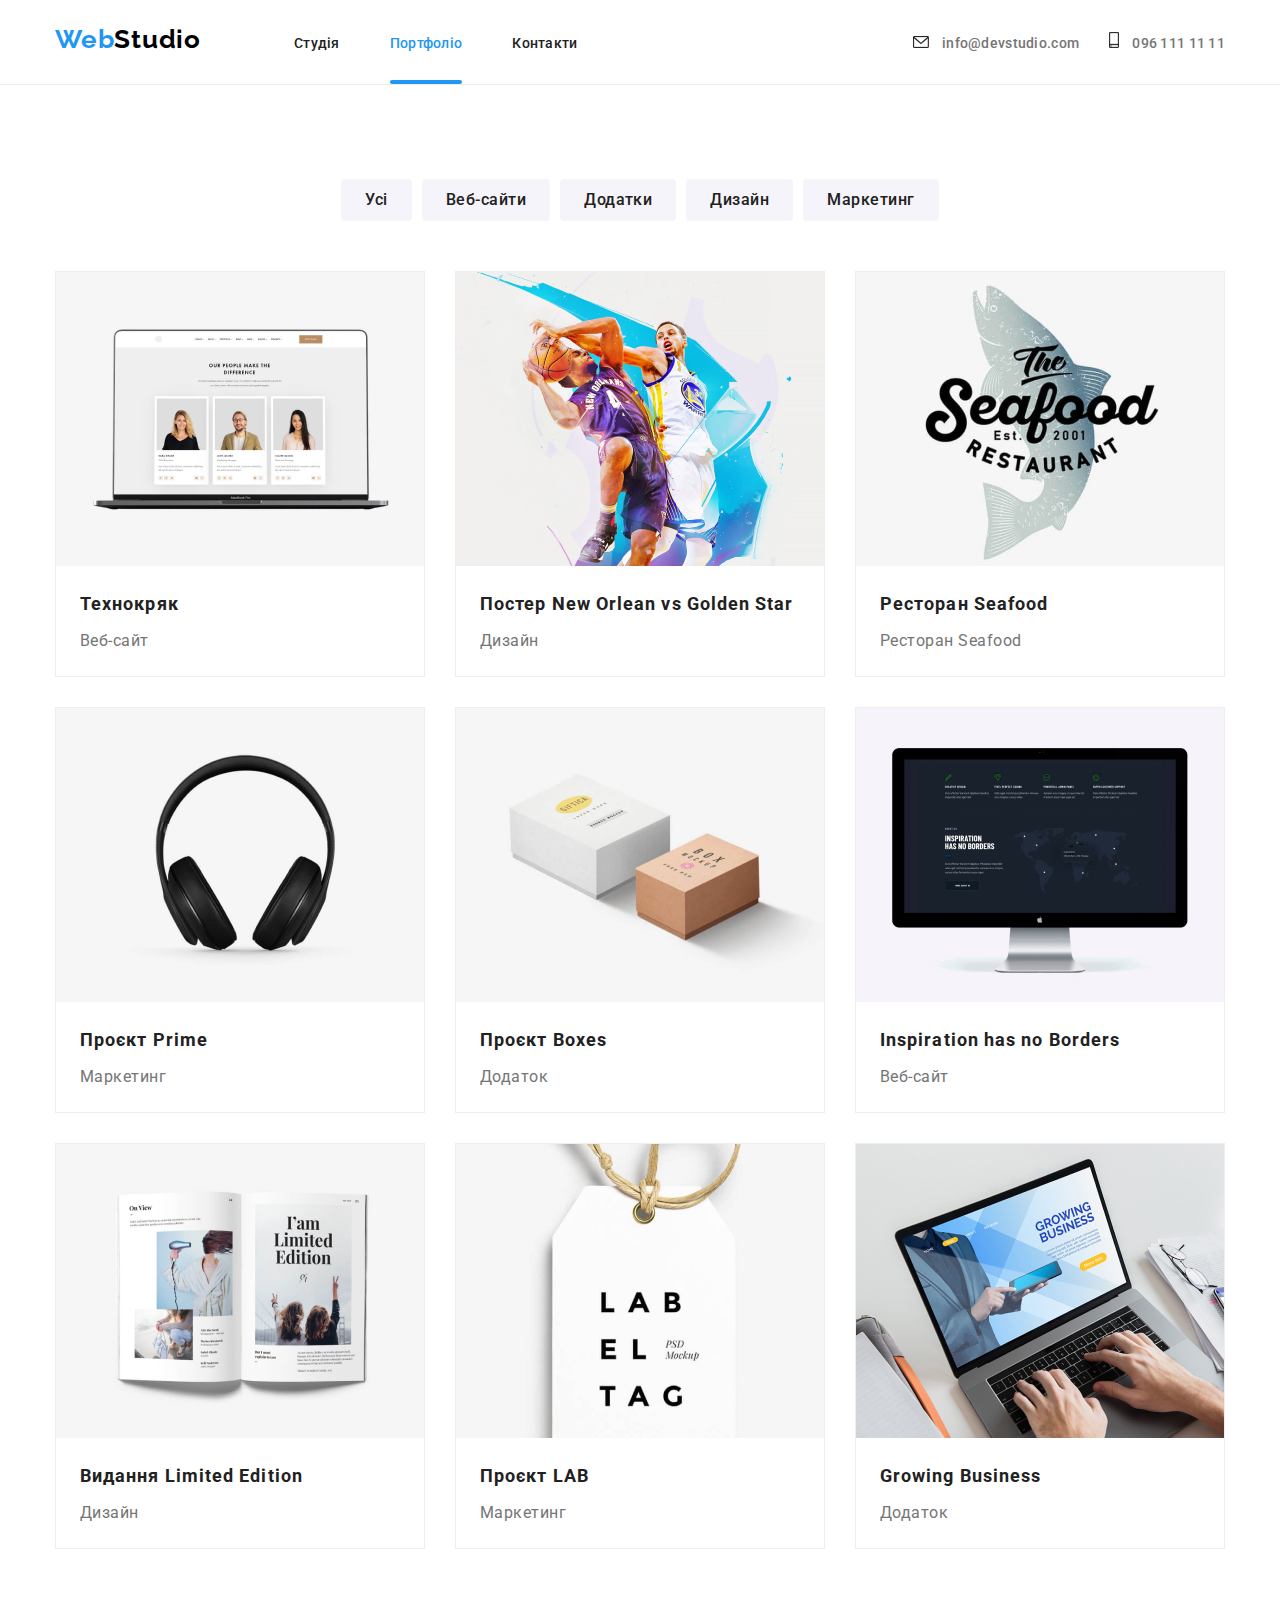
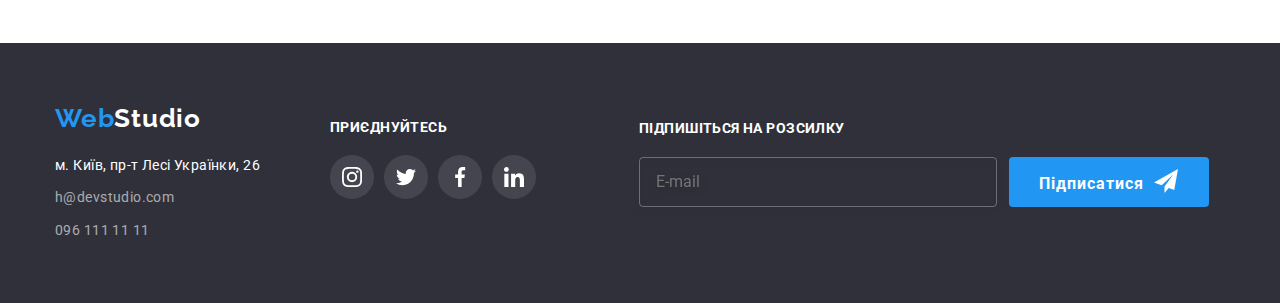
==== portfolio.html @ 40ab86c9 "Initial commit" ====
<!DOCTYPE html>
<html lang="uk">

<head>
  <meta charset="UTF-8" />
  <meta http-equiv="X-UA-Compatible" content="IE=edge" />
  <meta name="viewport" content="width=<device-width>, initial-scale=1.0" />
  <title>WebStudio</title>
  <link rel="preconnect" href="https://fonts.googleapis.com" />
  <link rel="preconnect" href="https://fonts.gstatic.com" crossorigin />
  <link href="https://fonts.googleapis.com/css2?family=Raleway:wght@700&family=Roboto:wght@400;500;700;900&display=swap"
    rel="stylesheet" />
  <link rel="stylesheet"
    href="https://cdnjs.cloudflare.com/ajax/libs/modern-normalize/1.1.0/modern-normalize.min.css" />
  <link rel="stylesheet" href="./css/main.min.css">
</head>

<body>
  <!--Шапка-->

  <header class="page-header">
    <div class="container">
      <nav class="main-nav">
        <a class="logo logo-hat" href="./index.html">Web<span class="logo-text">Studio</span></a>
        <ul class="site-nav list">
          <li class="site-nav__item">
            <a href="./index.html" class="site-nav__link logo-link">Студія</a>
          </li>
          <li class="site-nav__item">
            <a href="./portfolio.html" class="site-nav__link logo-link current">Портфоліо</a>
          </li>
          <li class="site-nav__item"><a href="" class="site-nav__link logo-link">Контакти</a></li>
        </ul>
        <ul class="auth-nav list">
          <li class="auth-nav__item list-link">
            <a class="auth-nav__link link-email" href="mailto:h@devstudio.com">
              <svg class="box-email" width="16" height="12">
                <use href="./images/sprite.svg#email"></use>
              </svg>
              info@devstudio.com
            </a>
          </li>
          <li class="auth-nav__item list-link">
            <a class="auth-nav__link link-phone" href="tel:0961111111">
              <svg class="box-phone" width="10" height="16">
                <use href="./images/sprite.svg#smartphone"></use>
              </svg>
              096 111 11 11
            </a>
          </li>
        </ul>
      </nav>
    </div>
  </header>


  <main>
    <section class="portfolio">
      <div class="container">
        <ul class="list btn">
          <li class="item button-box">
            <button type="button" class="btn__portfolio-button">Усі</button>
          </li>
          <li class="item">
            <button type="button" class="btn__portfolio-button">Веб-сайти</button>
          </li>
          <li class="item">
            <button type="button" class="btn__portfolio-button">Додатки</button>
          </li>
          <li class="item">
            <button type="button" class="btn__portfolio-button">Дизайн</button>
          </li>
          <li class="item">
            <button type="button" class="btn__portfolio-button">Маркетинг</button>
          </li>
        </ul>

        <ul class="list flex-element">
          <li class="flex-element__item">
            <a href="">
              <div class="item-thumb">
                <img src="./images/Project1.jpg" class="portfolio-photo" alt="Проект1" width="370" />
                <div class="item-overlay">
                  <p class="item-overlay-text">
                    Ресурс пропонує комплексні пропозиції з різним рівнем функціоналу та
                    сервісів. Все це дозволить відвідувачу отримати
                    вичерпні відомості про компанію чи приватну особу.
                  </p>
                </div>
              </div>
              <div class="flex-hat">
                <h2 class="portfolio-title">Технокряк</h2>
                <p class="portfolio-text">Веб-сайт</p>
              </div>
            </a>
          </li>
          <li class="flex-element__item">
            <a href="">
              <div class="item-thumb">
                <img src="./images/Project2.jpg" class="portfolio-photo" alt="Проект2" width="370" />
                <div class="item-overlay">
                  <p class="item-overlay-text">
                    Ресурс пропонує комплексні пропозиції з різним рівнем функціоналу та
                    сервісів. Все це дозволить відвідувачу отримати
                    вичерпні відомості про компанію чи приватну особу.
                  </p>
                </div>
              </div>
              <div class="flex-hat">
                <h2 class="portfolio-title">Постер New Orlean vs Golden Star</h2>
                <p class="portfolio-text">Дизайн</p>
              </div>
            </a>
          </li>
          <li class="flex-element__item">
            <a href="">
              <div class="item-thumb">
                <img src="./images/Project3.jpg" class="portfolio-photo" alt="Проект3" width="370" />
                <div class="item-overlay">
                  <p class="item-overlay-text">
                    Ресурс пропонує комплексні пропозиції з різним рівнем функціоналу та сервісів.
                    Все це
                    дозволить відвідувачу отримати
                    вичерпні відомості про компанію чи приватну особу.
                  </p>
                </div>
              </div>
              <div class="flex-hat">
                <h2 class="portfolio-title">Ресторан Seafood</h2>
                <p class="portfolio-text">Ресторан Seafood</p>
              </div>
            </a>
          </li>
          <li class="flex-element__item">
            <a href="">
              <div class="item-thumb">
                <img src="./images/Project4.jpg" class="portfolio-photo" alt="Проект4" width="370" />
                <div class="item-overlay">
                  <p class="item-overlay-text">
                    Ресурс пропонує комплексні пропозиції з різним рівнем функціоналу та сервісів.
                    Все це
                    дозволить відвідувачу отримати
                    вичерпні відомості про компанію чи приватну особу.
                  </p>
                </div>
              </div>
              <div class="flex-hat">
                <h2 class="portfolio-title">Проєкт Prime</h2>
                <p class="portfolio-text">Маркетинг</p>
              </div>
            </a>
          </li>
          <li class="flex-element__item">
            <a href="">
              <div class="item-thumb">
                <img src="./images/Project5.jpg" class="portfolio-photo" alt="Проект5" width="370" />
                <div class="item-overlay">
                  <p class="item-overlay-text">
                    Ресурс пропонує комплексні пропозиції з різним рівнем функціоналу та сервісів.
                    Все це
                    дозволить відвідувачу отримати
                    вичерпні відомості про компанію чи приватну особу.
                  </p>
                </div>
              </div>
              <div class="flex-hat">
                <h2 class="portfolio-title">Проєкт Boxes</h2>
                <p class="portfolio-text">Додаток</p>
              </div>
            </a>
          </li>
          <li class="flex-element__item">
            <a href="">
              <div class="item-thumb">
                <img src="./images/Project6.jpg" class="portfolio-photo" alt="Проект6" width="370" />
                <div class="item-overlay">
                  <p class="item-overlay-text">
                    Ресурс пропонує комплексні пропозиції з різним рівнем функціоналу та сервісів.
                    Все це
                    дозволить відвідувачу отримати
                    вичерпні відомості про компанію чи приватну особу.
                  </p>
                </div>
              </div>
              <div class="flex-hat">
                <h2 class="portfolio-title">Inspiration has no Borders</h2>
                <p class="portfolio-text">Веб-сайт</p>
              </div>
            </a>
          </li>
          <li class="flex-element__item">
            <a href="">
              <div class="item-thumb">
                <img src="./images/Project7.jpg" class="portfolio-photo" alt="Проект7" width="370" />
                <div class="item-overlay">
                  <p class="item-overlay-text">
                    Ресурс пропонує комплексні пропозиції з різним рівнем функціоналу та сервісів.
                    Все це
                    дозволить відвідувачу отримати
                    вичерпні відомості про компанію чи приватну особу.
                  </p>
                </div>
              </div>
              <div class="flex-hat">
                <h2 class="portfolio-title">Видання Limited Edition</h2>
                <p class="portfolio-text">Дизайн</p>
              </div>
            </a>
          </li>
          <li class="flex-element__item">
            <a href="">
              <div class="item-thumb">
                <img src="./images/Project8.jpg" class="portfolio-photo" alt="Проект8" width="370" />
                <div class="item-overlay">
                  <p class="item-overlay-text">
                    Ресурс пропонує комплексні пропозиції з різним рівнем функціоналу та сервісів.
                    Все це
                    дозволить відвідувачу отримати
                    вичерпні відомості про компанію чи приватну особу.
                  </p>
                </div>
              </div>
              <div class="flex-hat">
                <h2 class="portfolio-title">Проєкт LAB</h2>
                <p class="portfolio-text">Маркетинг</p>
              </div>
            </a>
          </li>
          <li class="flex-element__item">
            <a href="">
              <div class="item-thumb">
                <img src="./images/Project9.jpg" class="portfolio-photo" alt="Проект9" width="370" />
                <div class="item-overlay">
                  <p class="item-overlay-text">
                    Ресурс пропонує комплексні пропозиції з різним рівнем функціоналу та сервісів.
                    Все це
                    дозволить відвідувачу отримати
                    вичерпні відомості про компанію чи приватну особу.
                  </p>
                </div>
              </div>
              <div class="flex-hat">
                <h2 class="portfolio-title">Growing Business</h2>
                <p class="portfolio-text">Додаток</p>
              </div>
            </a>
          </li>
        </ul>
      </div>
    </section>
  </main>

  <!--Футер-->

  <footer class="basement">
    <div class="container basement__box">
      <div class="basement-address">
        <a href="./index.html" class="logo logo-footer">Web<span class="footer-logo-text">Studio</span></a>
        <address>
          <a href="" class="link address maps">м. Київ, пр-т Лесі Українки, 26</a><a href="mailto:h@devstudio.com"
            class="link address">h@devstudio.com</a><a href="tel:0961111111" class="link address"> 096 111 11 11</a>
        </address>
      </div>

      <div class="social-icon social-basement">
        <h2 class="social-basement__title">приєднуйтесь</h2>
        <ul class="list social-basement__social-list">
          <li class="list-instagram list-icons-basement">
            <a class="social-link" href="" aria-label="Instagram" target="_blank" rel="noopener noreferrer">
              <svg class="social-instagram socials basement-icons" width="20" height="20">
                <use href="./images/sprite.svg#instagram"></use>
              </svg>
            </a>
          </li>
          <li class="list-twitter list-icons-basement">
            <a class="social-link" href="" aria-label="Twitter" target="_blank" rel="noopener noreferrer">
              <svg class="social-twitter socials basement-icons" width="20" height="20">
                <use href="./images/sprite.svg#twitter"></use>
              </svg>
            </a>
          </li>
          <li class="list-facebook list-icons-basement">
            <a class="social-link" href="" aria-label="Facebook" target="_blank" rel="noopener noreferrer">
              <svg class="social-facebook socials basement-icons" width="20" height="20">
                <use href="./images/sprite.svg#facebook"></use>
              </svg>
            </a>
          </li>
          <li class="list-linkedin list-icons-basement">
            <a class="social-link" href="" aria-label="Linkedin" target="_blank" rel="noopener noreferrer">
              <svg class="social-linkedin socials basement-icons" width="20" height="20">
                <use href="./images/sprite.svg#linkedin"></use>
              </svg>
            </a>
          </li>
        </ul>
      </div>
      <div class="basement__form-basement">
        <strong class="basement__footer-form-title">Підпишіться на розсилку</strong>
        <form class="basement__footer-form">
          <label class="basement__footer-form-label">
            <input class="basement__footer-form-field" type="email" name="mail" placeholder="E-mail">
          </label>
          <button class="basement__footer-form-button button" type="submit">
            Підписатися
            <svg class="form-footer-icon" width="24" height="24">
              <use href="./images/sprite.svg#send"></use>
            </svg>
          </button>
        </form>
      </div>
    </div>
  </footer>
</body>

</html>
---- css/main.min.css ----
:root{--title-text-color: #212121;--paragraph-text-color: #757575;--primary-white-color: #FFFFFF;--logo-text-color: #2196F3;--logo-black-color: #000000;--background-white: #FFFFFF;--background-black: #2F303A;--background-beige: #F5F4FA;--background-blue: #2196F3;--backgroung-button: #F5F4FA}body{color:var(--logo-black-color);font-family:Roboto,sans-serif;font-style:normal;background-color:var(--background-white)}h1,h2,h3,h4,h5,h6,p{margin:0}.list{display:-webkit-box;display:-ms-flexbox;display:flex;list-style:none;margin:0;padding:0;-webkit-box-pack:justify;-ms-flex-pack:justify;justify-content:space-between}img{display:block}a{text-decoration:none}.container{width:1200px;padding-right:15px;padding-left:15px;margin-left:auto;margin-right:auto}.link{color:var(--title-text-color);-webkit-transition:color 250ms cubic-bezier(0.4, 0, 0.2, 1);transition:color 250ms cubic-bezier(0.4, 0, 0.2, 1)}.link:hover,.link:focus{color:var(--logo-text-color)}.page-header{background-color:var(--background-white);border-bottom:1px solid #ececec}.logo{color:var(--logo-text-color);font-family:"Raleway";font-weight:700;font-size:26px;line-height:1.19;letter-spacing:.03em}.logo:hover{color:var(--logo-text-color)}.logo-hat{padding-top:24px;padding-bottom:25px;margin-right:93px}.logo-text{color:var(--logo-black-color)}.main-nav{display:-webkit-box;display:-ms-flexbox;display:flex;-webkit-box-align:baseline;-ms-flex-align:baseline;align-items:baseline}.main-nav{display:-webkit-box;display:-ms-flexbox;display:flex;-webkit-box-align:baseline;-ms-flex-align:baseline;align-items:baseline}.site-nav{display:-webkit-box;display:-ms-flexbox;display:flex;-webkit-box-pack:center;-ms-flex-pack:center;justify-content:center;font-weight:500;font-size:14px;line-height:1.14;letter-spacing:.02em}.site-nav__item:not(:last-child){margin-right:50px}.site-nav__link{color:var(--title-text-color);-webkit-transition:color 250ms cubic-bezier(0.4, 0, 0.2, 1);transition:color 250ms cubic-bezier(0.4, 0, 0.2, 1)}.site-nav__link:hover,.site-nav__link:focus{color:var(--logo-text-color)}.logo-link{padding-top:32px;padding-bottom:32px}.logo-link.current::after{content:"";display:block;width:100%;height:4px;background-color:#2196f3;border-radius:2px;margin-top:28px;-webkit-transition:color 250ms cubic-bezier(0.4, 0, 0.2, 1),-webkit-transform 250ms cubic-bezier(0.4, 0, 0.2, 1);transition:color 250ms cubic-bezier(0.4, 0, 0.2, 1),-webkit-transform 250ms cubic-bezier(0.4, 0, 0.2, 1);transition:transform 250ms cubic-bezier(0.4, 0, 0.2, 1),color 250ms cubic-bezier(0.4, 0, 0.2, 1);transition:transform 250ms cubic-bezier(0.4, 0, 0.2, 1),color 250ms cubic-bezier(0.4, 0, 0.2, 1),-webkit-transform 250ms cubic-bezier(0.4, 0, 0.2, 1)}.logo-link.current:hover:after,.logo-link.current:focus:after{-webkit-transform:scaleX(1);transform:scaleX(1)}.current{color:var(--background-blue)}.auth-nav{-webkit-box-align:baseline;-ms-flex-align:baseline;align-items:baseline;margin-left:auto;gap:30px;font-weight:500;font-size:14px;line-height:1.14;letter-spacing:.02em;color:var(--paragraph-text-color)}.auth-nav__link{color:var(--paragraph-text-color);-webkit-transition:color 250ms cubic-bezier(0.4, 0, 0.2, 1);transition:color 250ms cubic-bezier(0.4, 0, 0.2, 1)}.auth-nav__link:hover,.auth-nav__link:focus{color:var(--logo-text-color)}.link-email:hover .box-email,.link-email:focus .box-email{stroke:var(--background-blue);stroke-width:5px}.link-phone:hover .box-phone,.link-phone:focus .box-phone{stroke:var(--background-blue);stroke-width:5px}.box-email,.box-phone{-webkit-box-align:center;-ms-flex-align:center;align-items:center;margin-right:10px;stroke:var(--paragraph-text-color);-webkit-transition:stroke 250ms cubic-bezier(0.4, 0, 0.2, 1);transition:stroke 250ms cubic-bezier(0.4, 0, 0.2, 1)}.hero{padding-top:200px;padding-bottom:200px;background-color:var(--background-black);max-width:1600px;background-image:-webkit-gradient(linear, left top, left bottom, from(rgba(47, 48, 58, 0.4)), to(rgba(47, 48, 58, 0.4))),url(../images/Img.jpg);background-image:linear-gradient(rgba(47, 48, 58, 0.4), rgba(47, 48, 58, 0.4)),url(../images/Img.jpg);background-repeat:no-repeat;background-position:center;background-size:cover;margin:0 auto}.hero__box{margin-left:auto;margin-right:auto;width:696px}.hero__text{margin-bottom:30px;margin-left:auto;margin-right:auto;color:var(--primary-white-color);font-weight:900;font-size:44px;line-height:1.36;letter-spacing:.06em;text-align:center;text-transform:uppercase}.hero__button{min-width:216px;min-height:50px;padding:9px 31px;-webkit-transition:-webkit-box-shadow 250ms cubic-bezier(0.4, 0, 0.2, 1);transition:-webkit-box-shadow 250ms cubic-bezier(0.4, 0, 0.2, 1);transition:box-shadow 250ms cubic-bezier(0.4, 0, 0.2, 1);transition:box-shadow 250ms cubic-bezier(0.4, 0, 0.2, 1), -webkit-box-shadow 250ms cubic-bezier(0.4, 0, 0.2, 1)}.hero__button:hover,.hero__button:focus{-webkit-box-shadow:0px 4px 4px rgba(0,0,0,.15);box-shadow:0px 4px 4px rgba(0,0,0,.15);background-color:#188ce8}.button{display:-webkit-box;display:-ms-flexbox;display:flex;border-radius:4px;margin-left:auto;margin-right:auto;color:var(--primary-white-color);background-color:var(--background-blue);font-weight:700;font-size:16px;line-height:1.88;letter-spacing:.06em;text-align:center;font-family:inherit;border-color:rgba(0,0,0,0);cursor:pointer}.section{padding-top:94px;padding-bottom:94px}.section__box{width:270px;margin-right:30px}.section__box:last-child{margin-right:0}.section__icon{height:120px;margin-bottom:30px;background-image:-webkit-gradient(linear, left top, left bottom, from(rgb(245, 244, 250)), to(rgb(245, 244, 250)));background-image:linear-gradient(rgb(245, 244, 250), rgb(245, 244, 250));border-radius:4px;display:-webkit-box;display:-ms-flexbox;display:flex;-webkit-box-align:center;-ms-flex-align:center;align-items:center;color:currentColor;-webkit-box-pack:center;-ms-flex-pack:center;justify-content:center}.box-text__title{color:var(--title-text-color);font-weight:700;font-size:14px;line-height:1.14;letter-spacing:.03em;text-transform:uppercase}.box-text__text{margin-top:10px;color:var(--paragraph-text-color);font-weight:400;font-size:14px;line-height:1.71;letter-spacing:.03em}.post{padding-bottom:94px;background-color:var(--background-white)}.post__title{margin-bottom:50px;color:var(--title-text-color);font-weight:700;font-size:36px;line-height:1.17;letter-spacing:.03em;text-align:center}.post__photo{display:block;-webkit-box-pack:justify;-ms-flex-pack:justify;justify-content:space-between;width:370px}.post__section-post{position:relative}.post__ovarlay{display:-webkit-box;display:-ms-flexbox;display:flex;position:absolute;bottom:0;right:0;background-color:rgba(47,48,58,.8);opacity:1;width:370px;height:70px;-webkit-box-align:center;-ms-flex-align:center;align-items:center}.post__text{-webkit-box-flex:1;-ms-flex-positive:1;flex-grow:1;font-weight:700;font-size:14px;line-height:1.14;text-align:center;letter-spacing:.03em;text-transform:uppercase;color:var(--background-white)}.team{padding-top:94px;padding-bottom:94px;background-color:var(--background-beige)}.team__iteam{text-align:center;border-radius:0px 0px 4px 4px;-webkit-box-shadow:0px 1px 3px rgba(0,0,0,.12),0px 1px 1px rgba(0,0,0,.14),0px 2px 1px rgba(0,0,0,.2);box-shadow:0px 1px 3px rgba(0,0,0,.12),0px 1px 1px rgba(0,0,0,.14),0px 2px 1px rgba(0,0,0,.2);background-color:var(--background-white);width:270px}.team__descr{padding-top:30px;padding-bottom:30px;margin-right:auto;margin-left:auto}.team__title{margin-bottom:50px;color:var(--title-text-color);font-weight:700;font-size:36px;line-height:1.17;letter-spacing:.03em;text-align:center}.team__photo{display:block}.team__subtitle{color:var(--title-text-color);font-weight:500;font-size:16px;line-height:1.19;letter-spacing:.03em}.team__text{margin-top:10px;color:var(--paragraph-text-color);font-weight:400;font-size:16px;line-height:1.19;letter-spacing:.03em}.social-icon{display:-webkit-box;display:-ms-flexbox;display:flex;-webkit-box-pack:center;-ms-flex-pack:center;justify-content:center;-webkit-box-align:center;-ms-flex-align:center;align-items:center;gap:10px;margin-top:16px}.social-link{display:-webkit-box;display:-ms-flexbox;display:flex;-webkit-box-pack:center;-ms-flex-pack:center;justify-content:center;-webkit-box-align:center;-ms-flex-align:center;align-items:center;width:44px;height:44px;border-radius:50%;-webkit-transition:background-color 250ms cubic-bezier(0.4, 0, 0.2, 1);transition:background-color 250ms cubic-bezier(0.4, 0, 0.2, 1)}.social-link:hover,.social-link:focus{background-color:var(--background-blue)}.social-link:hover .socials,.social-link:focus .socials{fill:var(--background-white)}.list-icons{margin-right:10px}.list-icons:last-child{margin-right:0}.socials{fill:#afb1b8;-webkit-transition:fill 250ms cubic-bezier(0.4, 0, 0.2, 1);transition:fill 250ms cubic-bezier(0.4, 0, 0.2, 1)}.clients{background-color:var(--background-white);padding-top:94px;padding-bottom:94px}.clients__title{margin-bottom:50px;color:var(--title-text-color);font-weight:700;font-size:36px;line-height:1.16;text-align:center}.clients__box{-webkit-box-pack:center;-ms-flex-pack:center;justify-content:center;gap:30px}.clients-logo{margin:0;fill:#afb1b8;-webkit-transition:fill 250ms cubic-bezier(0.4, 0, 0.2, 1);transition:fill 250ms cubic-bezier(0.4, 0, 0.2, 1)}.clients-link{width:170px;height:92px;border:1px solid #afb1b8;border-radius:4px;display:-webkit-box;display:-ms-flexbox;display:flex;-webkit-box-align:center;-ms-flex-align:center;align-items:center;-webkit-box-pack:center;-ms-flex-pack:center;justify-content:center;-webkit-transition:border 250ms cubic-bezier(0.4, 0, 0.2, 1);transition:border 250ms cubic-bezier(0.4, 0, 0.2, 1)}.clients-link:hover .clients-logo,.clients-link:focus .clients-logo{fill:#2196f3}.clients-link:hover,.clients-link:focus{border:1px solid #2196f3}.basement{display:block;background-color:var(--background-black);padding-top:60px;padding-bottom:60px}.basement__box{display:-webkit-box;display:-ms-flexbox;display:flex}.basement__form-basement{display:inline-block;margin-left:93px;margin-top:16px}.basement__footer-form-title{margin-bottom:20px;font-weight:700;font-size:14px;line-height:16px;letter-spacing:.03em;text-transform:uppercase;color:#fff}.basement__footer-form{display:-webkit-box;display:-ms-flexbox;display:flex;gap:12px;margin-top:20px}.basement__footer-form-field{background-color:rgba(0,0,0,0);width:358px;height:50px;border:none;border:1px solid rgba(255,255,255,.3);-webkit-filter:drop-shadow(0px 4px 4px rgba(0, 0, 0, 0.15));filter:drop-shadow(0px 4px 4px rgba(0, 0, 0, 0.15));border-radius:4px;color:rgba(255,255,255,.6);padding:15px 16px;-webkit-transition:outline 250ms cubic-bezier(0.4, 0, 0.2, 1);transition:outline 250ms cubic-bezier(0.4, 0, 0.2, 1)}.basement__footer-form-field:focus{outline:1px solid #2196f3}.basement__footer-form-button{display:-webkit-box;display:-ms-flexbox;display:flex;gap:10px;width:200px;height:50px;padding:10px 28px;-webkit-transition:background-color 250ms cubic-bezier(0.4, 0, 0.2, 1),-webkit-box-shadow 250ms cubic-bezier(0.4, 0, 0.2, 1);transition:background-color 250ms cubic-bezier(0.4, 0, 0.2, 1),-webkit-box-shadow 250ms cubic-bezier(0.4, 0, 0.2, 1);transition:box-shadow 250ms cubic-bezier(0.4, 0, 0.2, 1),background-color 250ms cubic-bezier(0.4, 0, 0.2, 1);transition:box-shadow 250ms cubic-bezier(0.4, 0, 0.2, 1),background-color 250ms cubic-bezier(0.4, 0, 0.2, 1),-webkit-box-shadow 250ms cubic-bezier(0.4, 0, 0.2, 1)}.basement__footer-form-button:hover,.basement__footer-form-button:focus{-webkit-box-shadow:0px 4px 4px rgba(0,0,0,.15);box-shadow:0px 4px 4px rgba(0,0,0,.15);background-color:#188ce8}.link{color:var(--primary-white-color);font-weight:400;font-size:14px;line-height:1.71;letter-spacing:.03em;font-style:normal;-webkit-transition:color 250ms cubic-bezier(0.4, 0, 0.2, 1);transition:color 250ms cubic-bezier(0.4, 0, 0.2, 1)}.link:hover,.link:focus{color:var(--logo-text-color)}.basement-address{display:block;margin-right:70px}.footer-logo-text{color:var(--primary-white-color)}.logo-footer{margin-bottom:20px;display:block}.address{display:block;margin-top:9px;color:rgba(255,255,255,.6);font-style:normal;-webkit-transition:color 250ms cubic-bezier(0.4, 0, 0.2, 1);transition:color 250ms cubic-bezier(0.4, 0, 0.2, 1)}.address:hover,.address:focus{color:var(--logo-text-color)}.maps{color:var(--primary-white-color)}.social-basement{display:inline-block}.social-basement__title{font-weight:700;font-size:14px;line-height:16px;letter-spacing:.03em;text-transform:uppercase;color:#fff;margin-bottom:20px}.basement-icons{fill:var(--background-white)}.list-icons-basement{background-color:rgba(255,255,255,.1);border-radius:50%;margin-right:10px}.social-list .list-icons-basement:last-child{margin-right:0}.portfolio{padding-top:94px;padding-bottom:94px}.btn{-webkit-box-pack:center;-ms-flex-pack:center;justify-content:center;gap:10px;margin-bottom:50px}.btn__portfolio-button{padding:6px 22px;background-color:#f5f4fa;border-radius:4px;border-color:rgba(0,0,0,0);cursor:pointer;color:var(--title-text-color);background-color:var(--backgroung-button);font-weight:500;font-size:16px;line-height:1.62;letter-spacing:.03em;font-family:inherit;-webkit-transition:background-color 250ms cubic-bezier(0.4, 0, 0.2, 1),color 250ms cubic-bezier(0.4, 0, 0.2, 1),-webkit-box-shadow 250ms cubic-bezier(0.4, 0, 0.2, 1);transition:background-color 250ms cubic-bezier(0.4, 0, 0.2, 1),color 250ms cubic-bezier(0.4, 0, 0.2, 1),-webkit-box-shadow 250ms cubic-bezier(0.4, 0, 0.2, 1);transition:background-color 250ms cubic-bezier(0.4, 0, 0.2, 1),color 250ms cubic-bezier(0.4, 0, 0.2, 1),box-shadow 250ms cubic-bezier(0.4, 0, 0.2, 1);transition:background-color 250ms cubic-bezier(0.4, 0, 0.2, 1),color 250ms cubic-bezier(0.4, 0, 0.2, 1),box-shadow 250ms cubic-bezier(0.4, 0, 0.2, 1),-webkit-box-shadow 250ms cubic-bezier(0.4, 0, 0.2, 1)}.btn__portfolio-button:hover,.btn__portfolio-button:focus{-webkit-box-shadow:0px 3px 1px rgba(0,0,0,.1),0px 1px 2px rgba(0,0,0,.08),0px 2px 2px rgba(0,0,0,.12);box-shadow:0px 3px 1px rgba(0,0,0,.1),0px 1px 2px rgba(0,0,0,.08),0px 2px 2px rgba(0,0,0,.12);border-radius:4px;color:var(--primary-white-color);background-color:var(--background-blue)}.flex-element{display:-webkit-box;display:-ms-flexbox;display:flex;-ms-flex-wrap:wrap;flex-wrap:wrap;-webkit-box-pack:justify;-ms-flex-pack:justify;justify-content:space-between}.flex-element__item{width:370px;margin:0 30px 30px 0;border:1px solid #eee;background-color:#fff;-webkit-transition:-webkit-box-shadow 250ms cubic-bezier(0.4, 0, 0.2, 1);transition:-webkit-box-shadow 250ms cubic-bezier(0.4, 0, 0.2, 1);transition:box-shadow 250ms cubic-bezier(0.4, 0, 0.2, 1);transition:box-shadow 250ms cubic-bezier(0.4, 0, 0.2, 1), -webkit-box-shadow 250ms cubic-bezier(0.4, 0, 0.2, 1)}.flex-element__item:nth-last-child(-n+3){margin-bottom:0}.flex-element__item:nth-child(3n){margin-right:0}.flex-element__item:hover,.flex-element__item:focus{-webkit-box-shadow:0px 1px 1px rgba(0,0,0,.12),0px 4px 4px rgba(0,0,0,.06),1px 4px 6px rgba(0,0,0,.16);box-shadow:0px 1px 1px rgba(0,0,0,.12),0px 4px 4px rgba(0,0,0,.06),1px 4px 6px rgba(0,0,0,.16)}.flex-element__item:hover .item-overlay,.flex-element__item:focus .item-overlay{-webkit-transform:translateY(0);transform:translateY(0);opacity:1}.flex-hat{padding:20px 24px}.portfolio-title{margin-bottom:4px;color:var(--title-text-color);font-weight:700;font-size:18px;line-height:2;letter-spacing:.06em}.portfolio-text{color:var(--paragraph-text-color);font-weight:400;font-size:16px;line-height:1.87;letter-spacing:.03em}.item-thumb{position:relative;overflow:hidden}.item-overlay{position:absolute;top:0;left:0;width:100%;height:100%;background-color:var(--background-blue);opacity:0;-webkit-transform:translateY(100%);transform:translateY(100%);-webkit-transition:opacity 250ms cubic-bezier(0.4, 0, 0.2, 1),-webkit-transform 250ms cubic-bezier(0.4, 0, 0.2, 1);transition:opacity 250ms cubic-bezier(0.4, 0, 0.2, 1),-webkit-transform 250ms cubic-bezier(0.4, 0, 0.2, 1);transition:transform 250ms cubic-bezier(0.4, 0, 0.2, 1),opacity 250ms cubic-bezier(0.4, 0, 0.2, 1);transition:transform 250ms cubic-bezier(0.4, 0, 0.2, 1),opacity 250ms cubic-bezier(0.4, 0, 0.2, 1),-webkit-transform 250ms cubic-bezier(0.4, 0, 0.2, 1)}.item-overlay-text{font-weight:400;font-size:18px;line-height:1.56;letter-spacing:.03em;color:var(--primary-white-color);margin:63px 24px}.backdrop{position:fixed;top:0;left:0;width:100%;height:100%;background-color:rgba(0,0,0,.2);opacity:1;-webkit-transition:opacity 250ms cubic-bezier(0.4, 0, 0.2, 1);transition:opacity 250ms cubic-bezier(0.4, 0, 0.2, 1)}.backdrop.is-hidden{opacity:0;visibility:visible;pointer-events:none}.backdrop.is-hidden .modal{-webkit-transform:translate(-50%, -50%) scale(1.1);transform:translate(-50%, -50%) scale(1.1)}.modal{position:absolute;top:50%;left:50%;width:528px;height:581px;padding:40px;background-color:var(--background-white);border-radius:4px;-webkit-transform:translate(-50%, -50%) scale(1);transform:translate(-50%, -50%) scale(1);-webkit-transition:-webkit-transform 250ms cubic-bezier(0.4, 0, 0.2, 1);transition:-webkit-transform 250ms cubic-bezier(0.4, 0, 0.2, 1);transition:transform 250ms cubic-bezier(0.4, 0, 0.2, 1);transition:transform 250ms cubic-bezier(0.4, 0, 0.2, 1), -webkit-transform 250ms cubic-bezier(0.4, 0, 0.2, 1)}.close-btn{position:absolute;top:8px;right:8px;padding:0;width:30px;height:30px;background-color:var(--background-white);border:1px solid rgba(0,0,0,.1);border-radius:50%;fill:#000;display:-webkit-box;display:-ms-flexbox;display:flex;-webkit-box-align:center;-ms-flex-align:center;align-items:center;-webkit-box-pack:center;-ms-flex-pack:center;justify-content:center;-webkit-transition:fill 250ms cubic-bezier(0.4, 0, 0.2, 1);transition:fill 250ms cubic-bezier(0.4, 0, 0.2, 1)}.close-btn:hover,.close-btn :focus{fill:#188ce8}.modal-form-title{display:block;margin-top:0;margin-bottom:12px;margin-left:auto;margin-right:auto;font-weight:700;font-size:20px;line-height:1.15;text-align:center;letter-spacing:.03em;color:#212121}.modal-form{display:-webkit-box;display:-ms-flexbox;display:flex;-webkit-box-orient:vertical;-webkit-box-direction:normal;-ms-flex-direction:column;flex-direction:column;font-weight:400;font-size:12px;line-height:1.67;letter-spacing:.01em;color:#757575}.modal-form-label{margin-bottom:10px;-webkit-box-align:center;-ms-flex-align:center;align-items:center}.modal-form-wrapper{position:relative;height:40px}.modal-form-feild{width:100%;padding:12px 42px;height:40px;border:1px solid rgba(33,33,33,.2);border-radius:4px;font-size:16px;-webkit-transition:outline 250ms cubic-bezier(0.4, 0, 0.2, 1);transition:outline 250ms cubic-bezier(0.4, 0, 0.2, 1)}.modal-form-feild:focus{outline:1px solid #2196f3}.modal-form-feild:focus+.modal-form-icon{fill:#2196f3}.modal-form-icon{position:absolute;left:12px;top:50%;-webkit-transform:translateY(-50%);transform:translateY(-50%);-webkit-transition:fill 250ms cubic-bezier(0.4, 0, 0.2, 1);transition:fill 250ms cubic-bezier(0.4, 0, 0.2, 1)}.form-label-coments{margin-bottom:20px}.modal-form-coments{resize:none;width:100%;height:100%;padding:10px 14px;border:1px solid rgba(33,33,33,.2);border-radius:4px;outline-offset:-1px;font-size:14px;-webkit-transition:outline 250ms cubic-bezier(0.4, 0, 0.2, 1);transition:outline 250ms cubic-bezier(0.4, 0, 0.2, 1)}.modal-form-coments:focus{outline:1px solid #2196f3}.modal-form-chek{position:relative;-webkit-box-align:center;-ms-flex-align:center;align-items:center;-webkit-box-pack:center;-ms-flex-pack:center;justify-content:center;gap:10px;height:24px;padding-left:10px;margin-bottom:30px;font-weight:400;font-size:14px;line-height:1.71;letter-spacing:.03em}.modal-form-link{color:var(--logo-text-color);text-decoration:underline;text-underline-offset:3px}.checkbox-icon{position:absolute;left:0;top:0;-webkit-transform:translateX(8px) translateY(4px);transform:translateX(8px) translateY(4px);display:inline-block;width:16px;height:15px;border:2px solid #000;border-radius:4px;-webkit-transition:background-color 250ms cubic-bezier(0.4, 0, 0.2, 1),background-image 250ms cubic-bezier(0.4, 0, 0.2, 1),border 250ms cubic-bezier(0.4, 0, 0.2, 1);transition:background-color 250ms cubic-bezier(0.4, 0, 0.2, 1),background-image 250ms cubic-bezier(0.4, 0, 0.2, 1),border 250ms cubic-bezier(0.4, 0, 0.2, 1)}.modal-form-checkbox{opacity:0;position:absolute;-webkit-transform:translateY(10px);transform:translateY(10px);z-index:10}.modal-form-checkbox:checked~.checkbox-icon{background-color:rgba(0,0,0,0);background-color:#2196f3;background-image:url(../images/Chek.svg);background-size:contain;background-position:center;background-repeat:no-repeat;background-origin:border-box;border:rgba(0,0,0,0)}.form-label-checkbox{position:absolute;left:0;top:0;-webkit-transform:translateX(30px);transform:translateX(30px)}.modal-form-button{width:200px;height:50px;padding:10px 52px;-webkit-transition:background-color 250ms cubic-bezier(0.4, 0, 0.2, 1),-webkit-box-shadow 250ms cubic-bezier(0.4, 0, 0.2, 1);transition:background-color 250ms cubic-bezier(0.4, 0, 0.2, 1),-webkit-box-shadow 250ms cubic-bezier(0.4, 0, 0.2, 1);transition:box-shadow 250ms cubic-bezier(0.4, 0, 0.2, 1),background-color 250ms cubic-bezier(0.4, 0, 0.2, 1);transition:box-shadow 250ms cubic-bezier(0.4, 0, 0.2, 1),background-color 250ms cubic-bezier(0.4, 0, 0.2, 1),-webkit-box-shadow 250ms cubic-bezier(0.4, 0, 0.2, 1)}.modal-form-button:hover,.modal-form-button:focus{-webkit-box-shadow:0px 4px 4px rgba(0,0,0,.15);box-shadow:0px 4px 4px rgba(0,0,0,.15);background-color:#188ce8}/*# sourceMappingURL=main.min.css.map */
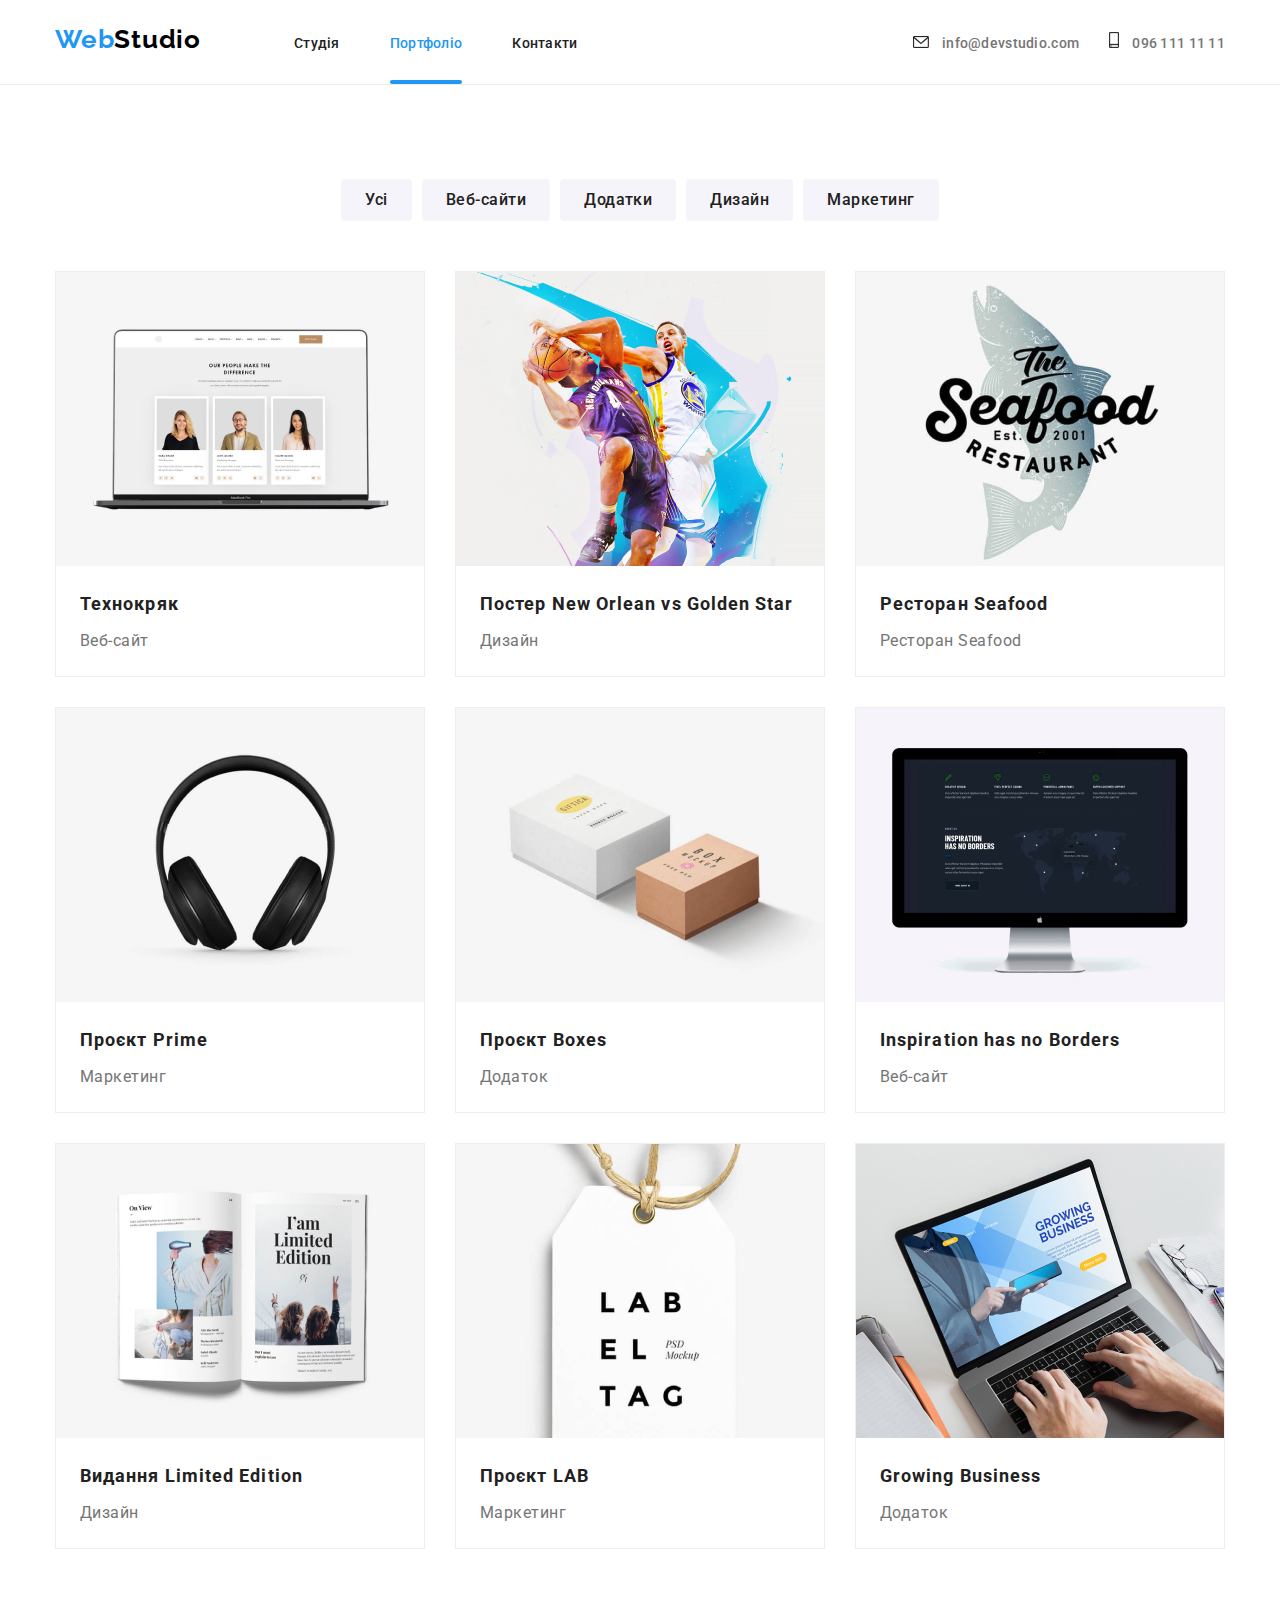
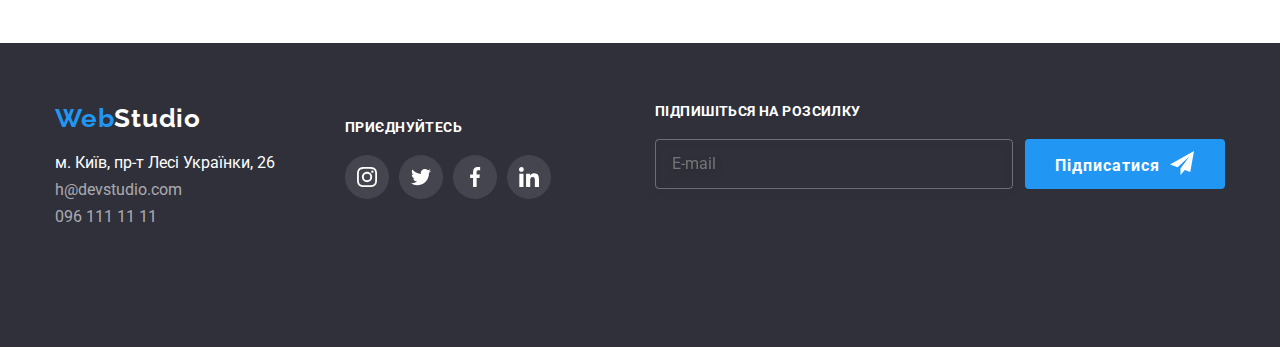
==== commit 823a5f18: "Адаптивна верстка" ====
--- a/portfolio.html
+++ b/portfolio.html
@@ -4,7 +4,7 @@
 <head>
   <meta charset="UTF-8" />
   <meta http-equiv="X-UA-Compatible" content="IE=edge" />
-  <meta name="viewport" content="width=<device-width>, initial-scale=1.0" />
+  <meta name="viewport" content="width=device-width, initial-scale=1.0" />
   <title>WebStudio</title>
   <link rel="preconnect" href="https://fonts.googleapis.com" />
   <link rel="preconnect" href="https://fonts.gstatic.com" crossorigin />
@@ -49,6 +49,11 @@
             </a>
           </li>
         </ul>
+        <button class="menu-toggle js-open-menu" aria-expanded="false" aria-controls="mobile-menu">
+          <svg class="icon-menu" width="40" height="40">
+            <use href="./images/sprite.svg#menu_40px"></use>
+          </svg>
+        </button>
       </nav>
     </div>
   </header>
@@ -79,7 +84,7 @@
           <li class="flex-element__item">
             <a href="">
               <div class="item-thumb">
-                <img src="./images/Project1.jpg" class="portfolio-photo" alt="Проект1" width="370" />
+                <img src="./images/Project1.jpg" class="portfolio-photo" alt="Проект1" />
                 <div class="item-overlay">
                   <p class="item-overlay-text">
                     Ресурс пропонує комплексні пропозиції з різним рівнем функціоналу та
@@ -97,7 +102,7 @@
           <li class="flex-element__item">
             <a href="">
               <div class="item-thumb">
-                <img src="./images/Project2.jpg" class="portfolio-photo" alt="Проект2" width="370" />
+                <img src="./images/Project2.jpg" class="portfolio-photo" alt="Проект2" />
                 <div class="item-overlay">
                   <p class="item-overlay-text">
                     Ресурс пропонує комплексні пропозиції з різним рівнем функціоналу та
@@ -115,7 +120,7 @@
           <li class="flex-element__item">
             <a href="">
               <div class="item-thumb">
-                <img src="./images/Project3.jpg" class="portfolio-photo" alt="Проект3" width="370" />
+                <img src="./images/Project3.jpg" class="portfolio-photo" alt="Проект3" />
                 <div class="item-overlay">
                   <p class="item-overlay-text">
                     Ресурс пропонує комплексні пропозиції з різним рівнем функціоналу та сервісів.
@@ -134,7 +139,7 @@
           <li class="flex-element__item">
             <a href="">
               <div class="item-thumb">
-                <img src="./images/Project4.jpg" class="portfolio-photo" alt="Проект4" width="370" />
+                <img src="./images/Project4.jpg" class="portfolio-photo" alt="Проект4" />
                 <div class="item-overlay">
                   <p class="item-overlay-text">
                     Ресурс пропонує комплексні пропозиції з різним рівнем функціоналу та сервісів.
@@ -153,7 +158,7 @@
           <li class="flex-element__item">
             <a href="">
               <div class="item-thumb">
-                <img src="./images/Project5.jpg" class="portfolio-photo" alt="Проект5" width="370" />
+                <img src="./images/Project5.jpg" class="portfolio-photo" alt="Проект5" />
                 <div class="item-overlay">
                   <p class="item-overlay-text">
                     Ресурс пропонує комплексні пропозиції з різним рівнем функціоналу та сервісів.
@@ -172,7 +177,7 @@
           <li class="flex-element__item">
             <a href="">
               <div class="item-thumb">
-                <img src="./images/Project6.jpg" class="portfolio-photo" alt="Проект6" width="370" />
+                <img src="./images/Project6.jpg" class="portfolio-photo" alt="Проект6" />
                 <div class="item-overlay">
                   <p class="item-overlay-text">
                     Ресурс пропонує комплексні пропозиції з різним рівнем функціоналу та сервісів.
@@ -191,7 +196,7 @@
           <li class="flex-element__item">
             <a href="">
               <div class="item-thumb">
-                <img src="./images/Project7.jpg" class="portfolio-photo" alt="Проект7" width="370" />
+                <img src="./images/Project7.jpg" class="portfolio-photo" alt="Проект7" />
                 <div class="item-overlay">
                   <p class="item-overlay-text">
                     Ресурс пропонує комплексні пропозиції з різним рівнем функціоналу та сервісів.
@@ -210,7 +215,7 @@
           <li class="flex-element__item">
             <a href="">
               <div class="item-thumb">
-                <img src="./images/Project8.jpg" class="portfolio-photo" alt="Проект8" width="370" />
+                <img src="./images/Project8.jpg" class="portfolio-photo" alt="Проект8" />
                 <div class="item-overlay">
                   <p class="item-overlay-text">
                     Ресурс пропонує комплексні пропозиції з різним рівнем функціоналу та сервісів.
@@ -229,7 +234,7 @@
           <li class="flex-element__item">
             <a href="">
               <div class="item-thumb">
-                <img src="./images/Project9.jpg" class="portfolio-photo" alt="Проект9" width="370" />
+                <img src="./images/Project9.jpg" class="portfolio-photo" alt="Проект9" />
                 <div class="item-overlay">
                   <p class="item-overlay-text">
                     Ресурс пропонує комплексні пропозиції з різним рівнем функціоналу та сервісів.
@@ -311,6 +316,37 @@
       </div>
     </div>
   </footer>
+  <!--Menu-->
+  <div class="menu-container js-menu-container is-open" id="mobile-menu">
+    <button class="menu-toggle menu-button-close js-close-menu">
+      <svg class="icon-close" width="40" height="40">
+        <use href="./images/sprite.svg#close_40px"></use>
+      </svg>
+    </button>
+
+    <ul class="mobile-menu menu-navigation">
+      <li class="mobile-menu-list"><a href="./index.html" class="link mobile-menu-link">Студія</a></li>
+      <li class="mobile-menu-list"><a href="./portfolio.html" class="link mobile-menu-link current">Портфоліо</a></li>
+      <li class="mobile-menu-list"><a href="" class="link mobile-menu-link">Контакти</a></li>
+    </ul>
+
+    <ul class="mobile-menu menu-contacts">
+      <li class="mobile-menu-contacts"><a href="tel:0961111111" class="link menu-tel">+38 096 111 11 11</a></li>
+      <li class="email-menu-contacts"><a href="mailto:h@devstudio.com" class="link menu-email">info@devstudio.com</a>
+      </li>
+
+    </ul>
+
+    <ul class="mobile-menu menu-socials">
+      <li class="mobile-socials-link"><a href="" class="menu-socials-link link">Instagram</a></li>
+      <li class="mobile-socials-link"><a href="" class="menu-socials-link link">Twitter</a></li>
+      <li class="mobile-socials-link"><a href="" class="menu-socials-link link">Facebook</a></li>
+      <li class="mobile-socials-link"><a href="" class="menu-socials-link link">LinkedIn</a></li>
+    </ul>
+  </div>
+  </div>
+  <script src="./js/mobile-menu.js"></script>
+
 </body>
 
 </html>--- a/css/main.min.css
+++ b/css/main.min.css
@@ -1 +1 @@
-:root{--title-text-color: #212121;--paragraph-text-color: #757575;--primary-white-color: #FFFFFF;--logo-text-color: #2196F3;--logo-black-color: #000000;--background-white: #FFFFFF;--background-black: #2F303A;--background-beige: #F5F4FA;--background-blue: #2196F3;--backgroung-button: #F5F4FA}body{color:var(--logo-black-color);font-family:Roboto,sans-serif;font-style:normal;background-color:var(--background-white)}h1,h2,h3,h4,h5,h6,p{margin:0}.list{display:-webkit-box;display:-ms-flexbox;display:flex;list-style:none;margin:0;padding:0;-webkit-box-pack:justify;-ms-flex-pack:justify;justify-content:space-between}img{display:block}a{text-decoration:none}.container{width:1200px;padding-right:15px;padding-left:15px;margin-left:auto;margin-right:auto}.link{color:var(--title-text-color);-webkit-transition:color 250ms cubic-bezier(0.4, 0, 0.2, 1);transition:color 250ms cubic-bezier(0.4, 0, 0.2, 1)}.link:hover,.link:focus{color:var(--logo-text-color)}.page-header{background-color:var(--background-white);border-bottom:1px solid #ececec}.logo{color:var(--logo-text-color);font-family:"Raleway";font-weight:700;font-size:26px;line-height:1.19;letter-spacing:.03em}.logo:hover{color:var(--logo-text-color)}.logo-hat{padding-top:24px;padding-bottom:25px;margin-right:93px}.logo-text{color:var(--logo-black-color)}.main-nav{display:-webkit-box;display:-ms-flexbox;display:flex;-webkit-box-align:baseline;-ms-flex-align:baseline;align-items:baseline}.main-nav{display:-webkit-box;display:-ms-flexbox;display:flex;-webkit-box-align:baseline;-ms-flex-align:baseline;align-items:baseline}.site-nav{display:-webkit-box;display:-ms-flexbox;display:flex;-webkit-box-pack:center;-ms-flex-pack:center;justify-content:center;font-weight:500;font-size:14px;line-height:1.14;letter-spacing:.02em}.site-nav__item:not(:last-child){margin-right:50px}.site-nav__link{color:var(--title-text-color);-webkit-transition:color 250ms cubic-bezier(0.4, 0, 0.2, 1);transition:color 250ms cubic-bezier(0.4, 0, 0.2, 1)}.site-nav__link:hover,.site-nav__link:focus{color:var(--logo-text-color)}.logo-link{padding-top:32px;padding-bottom:32px}.logo-link.current::after{content:"";display:block;width:100%;height:4px;background-color:#2196f3;border-radius:2px;margin-top:28px;-webkit-transition:color 250ms cubic-bezier(0.4, 0, 0.2, 1),-webkit-transform 250ms cubic-bezier(0.4, 0, 0.2, 1);transition:color 250ms cubic-bezier(0.4, 0, 0.2, 1),-webkit-transform 250ms cubic-bezier(0.4, 0, 0.2, 1);transition:transform 250ms cubic-bezier(0.4, 0, 0.2, 1),color 250ms cubic-bezier(0.4, 0, 0.2, 1);transition:transform 250ms cubic-bezier(0.4, 0, 0.2, 1),color 250ms cubic-bezier(0.4, 0, 0.2, 1),-webkit-transform 250ms cubic-bezier(0.4, 0, 0.2, 1)}.logo-link.current:hover:after,.logo-link.current:focus:after{-webkit-transform:scaleX(1);transform:scaleX(1)}.current{color:var(--background-blue)}.auth-nav{-webkit-box-align:baseline;-ms-flex-align:baseline;align-items:baseline;margin-left:auto;gap:30px;font-weight:500;font-size:14px;line-height:1.14;letter-spacing:.02em;color:var(--paragraph-text-color)}.auth-nav__link{color:var(--paragraph-text-color);-webkit-transition:color 250ms cubic-bezier(0.4, 0, 0.2, 1);transition:color 250ms cubic-bezier(0.4, 0, 0.2, 1)}.auth-nav__link:hover,.auth-nav__link:focus{color:var(--logo-text-color)}.link-email:hover .box-email,.link-email:focus .box-email{stroke:var(--background-blue);stroke-width:5px}.link-phone:hover .box-phone,.link-phone:focus .box-phone{stroke:var(--background-blue);stroke-width:5px}.box-email,.box-phone{-webkit-box-align:center;-ms-flex-align:center;align-items:center;margin-right:10px;stroke:var(--paragraph-text-color);-webkit-transition:stroke 250ms cubic-bezier(0.4, 0, 0.2, 1);transition:stroke 250ms cubic-bezier(0.4, 0, 0.2, 1)}.hero{padding-top:200px;padding-bottom:200px;background-color:var(--background-black);max-width:1600px;background-image:-webkit-gradient(linear, left top, left bottom, from(rgba(47, 48, 58, 0.4)), to(rgba(47, 48, 58, 0.4))),url(../images/Img.jpg);background-image:linear-gradient(rgba(47, 48, 58, 0.4), rgba(47, 48, 58, 0.4)),url(../images/Img.jpg);background-repeat:no-repeat;background-position:center;background-size:cover;margin:0 auto}.hero__box{margin-left:auto;margin-right:auto;width:696px}.hero__text{margin-bottom:30px;margin-left:auto;margin-right:auto;color:var(--primary-white-color);font-weight:900;font-size:44px;line-height:1.36;letter-spacing:.06em;text-align:center;text-transform:uppercase}.hero__button{min-width:216px;min-height:50px;padding:9px 31px;-webkit-transition:-webkit-box-shadow 250ms cubic-bezier(0.4, 0, 0.2, 1);transition:-webkit-box-shadow 250ms cubic-bezier(0.4, 0, 0.2, 1);transition:box-shadow 250ms cubic-bezier(0.4, 0, 0.2, 1);transition:box-shadow 250ms cubic-bezier(0.4, 0, 0.2, 1), -webkit-box-shadow 250ms cubic-bezier(0.4, 0, 0.2, 1)}.hero__button:hover,.hero__button:focus{-webkit-box-shadow:0px 4px 4px rgba(0,0,0,.15);box-shadow:0px 4px 4px rgba(0,0,0,.15);background-color:#188ce8}.button{display:-webkit-box;display:-ms-flexbox;display:flex;border-radius:4px;margin-left:auto;margin-right:auto;color:var(--primary-white-color);background-color:var(--background-blue);font-weight:700;font-size:16px;line-height:1.88;letter-spacing:.06em;text-align:center;font-family:inherit;border-color:rgba(0,0,0,0);cursor:pointer}.section{padding-top:94px;padding-bottom:94px}.section__box{width:270px;margin-right:30px}.section__box:last-child{margin-right:0}.section__icon{height:120px;margin-bottom:30px;background-image:-webkit-gradient(linear, left top, left bottom, from(rgb(245, 244, 250)), to(rgb(245, 244, 250)));background-image:linear-gradient(rgb(245, 244, 250), rgb(245, 244, 250));border-radius:4px;display:-webkit-box;display:-ms-flexbox;display:flex;-webkit-box-align:center;-ms-flex-align:center;align-items:center;color:currentColor;-webkit-box-pack:center;-ms-flex-pack:center;justify-content:center}.box-text__title{color:var(--title-text-color);font-weight:700;font-size:14px;line-height:1.14;letter-spacing:.03em;text-transform:uppercase}.box-text__text{margin-top:10px;color:var(--paragraph-text-color);font-weight:400;font-size:14px;line-height:1.71;letter-spacing:.03em}.post{padding-bottom:94px;background-color:var(--background-white)}.post__title{margin-bottom:50px;color:var(--title-text-color);font-weight:700;font-size:36px;line-height:1.17;letter-spacing:.03em;text-align:center}.post__photo{display:block;-webkit-box-pack:justify;-ms-flex-pack:justify;justify-content:space-between;width:370px}.post__section-post{position:relative}.post__ovarlay{display:-webkit-box;display:-ms-flexbox;display:flex;position:absolute;bottom:0;right:0;background-color:rgba(47,48,58,.8);opacity:1;width:370px;height:70px;-webkit-box-align:center;-ms-flex-align:center;align-items:center}.post__text{-webkit-box-flex:1;-ms-flex-positive:1;flex-grow:1;font-weight:700;font-size:14px;line-height:1.14;text-align:center;letter-spacing:.03em;text-transform:uppercase;color:var(--background-white)}.team{padding-top:94px;padding-bottom:94px;background-color:var(--background-beige)}.team__iteam{text-align:center;border-radius:0px 0px 4px 4px;-webkit-box-shadow:0px 1px 3px rgba(0,0,0,.12),0px 1px 1px rgba(0,0,0,.14),0px 2px 1px rgba(0,0,0,.2);box-shadow:0px 1px 3px rgba(0,0,0,.12),0px 1px 1px rgba(0,0,0,.14),0px 2px 1px rgba(0,0,0,.2);background-color:var(--background-white);width:270px}.team__descr{padding-top:30px;padding-bottom:30px;margin-right:auto;margin-left:auto}.team__title{margin-bottom:50px;color:var(--title-text-color);font-weight:700;font-size:36px;line-height:1.17;letter-spacing:.03em;text-align:center}.team__photo{display:block}.team__subtitle{color:var(--title-text-color);font-weight:500;font-size:16px;line-height:1.19;letter-spacing:.03em}.team__text{margin-top:10px;color:var(--paragraph-text-color);font-weight:400;font-size:16px;line-height:1.19;letter-spacing:.03em}.social-icon{display:-webkit-box;display:-ms-flexbox;display:flex;-webkit-box-pack:center;-ms-flex-pack:center;justify-content:center;-webkit-box-align:center;-ms-flex-align:center;align-items:center;gap:10px;margin-top:16px}.social-link{display:-webkit-box;display:-ms-flexbox;display:flex;-webkit-box-pack:center;-ms-flex-pack:center;justify-content:center;-webkit-box-align:center;-ms-flex-align:center;align-items:center;width:44px;height:44px;border-radius:50%;-webkit-transition:background-color 250ms cubic-bezier(0.4, 0, 0.2, 1);transition:background-color 250ms cubic-bezier(0.4, 0, 0.2, 1)}.social-link:hover,.social-link:focus{background-color:var(--background-blue)}.social-link:hover .socials,.social-link:focus .socials{fill:var(--background-white)}.list-icons{margin-right:10px}.list-icons:last-child{margin-right:0}.socials{fill:#afb1b8;-webkit-transition:fill 250ms cubic-bezier(0.4, 0, 0.2, 1);transition:fill 250ms cubic-bezier(0.4, 0, 0.2, 1)}.clients{background-color:var(--background-white);padding-top:94px;padding-bottom:94px}.clients__title{margin-bottom:50px;color:var(--title-text-color);font-weight:700;font-size:36px;line-height:1.16;text-align:center}.clients__box{-webkit-box-pack:center;-ms-flex-pack:center;justify-content:center;gap:30px}.clients-logo{margin:0;fill:#afb1b8;-webkit-transition:fill 250ms cubic-bezier(0.4, 0, 0.2, 1);transition:fill 250ms cubic-bezier(0.4, 0, 0.2, 1)}.clients-link{width:170px;height:92px;border:1px solid #afb1b8;border-radius:4px;display:-webkit-box;display:-ms-flexbox;display:flex;-webkit-box-align:center;-ms-flex-align:center;align-items:center;-webkit-box-pack:center;-ms-flex-pack:center;justify-content:center;-webkit-transition:border 250ms cubic-bezier(0.4, 0, 0.2, 1);transition:border 250ms cubic-bezier(0.4, 0, 0.2, 1)}.clients-link:hover .clients-logo,.clients-link:focus .clients-logo{fill:#2196f3}.clients-link:hover,.clients-link:focus{border:1px solid #2196f3}.basement{display:block;background-color:var(--background-black);padding-top:60px;padding-bottom:60px}.basement__box{display:-webkit-box;display:-ms-flexbox;display:flex}.basement__form-basement{display:inline-block;margin-left:93px;margin-top:16px}.basement__footer-form-title{margin-bottom:20px;font-weight:700;font-size:14px;line-height:16px;letter-spacing:.03em;text-transform:uppercase;color:#fff}.basement__footer-form{display:-webkit-box;display:-ms-flexbox;display:flex;gap:12px;margin-top:20px}.basement__footer-form-field{background-color:rgba(0,0,0,0);width:358px;height:50px;border:none;border:1px solid rgba(255,255,255,.3);-webkit-filter:drop-shadow(0px 4px 4px rgba(0, 0, 0, 0.15));filter:drop-shadow(0px 4px 4px rgba(0, 0, 0, 0.15));border-radius:4px;color:rgba(255,255,255,.6);padding:15px 16px;-webkit-transition:outline 250ms cubic-bezier(0.4, 0, 0.2, 1);transition:outline 250ms cubic-bezier(0.4, 0, 0.2, 1)}.basement__footer-form-field:focus{outline:1px solid #2196f3}.basement__footer-form-button{display:-webkit-box;display:-ms-flexbox;display:flex;gap:10px;width:200px;height:50px;padding:10px 28px;-webkit-transition:background-color 250ms cubic-bezier(0.4, 0, 0.2, 1),-webkit-box-shadow 250ms cubic-bezier(0.4, 0, 0.2, 1);transition:background-color 250ms cubic-bezier(0.4, 0, 0.2, 1),-webkit-box-shadow 250ms cubic-bezier(0.4, 0, 0.2, 1);transition:box-shadow 250ms cubic-bezier(0.4, 0, 0.2, 1),background-color 250ms cubic-bezier(0.4, 0, 0.2, 1);transition:box-shadow 250ms cubic-bezier(0.4, 0, 0.2, 1),background-color 250ms cubic-bezier(0.4, 0, 0.2, 1),-webkit-box-shadow 250ms cubic-bezier(0.4, 0, 0.2, 1)}.basement__footer-form-button:hover,.basement__footer-form-button:focus{-webkit-box-shadow:0px 4px 4px rgba(0,0,0,.15);box-shadow:0px 4px 4px rgba(0,0,0,.15);background-color:#188ce8}.link{color:var(--primary-white-color);font-weight:400;font-size:14px;line-height:1.71;letter-spacing:.03em;font-style:normal;-webkit-transition:color 250ms cubic-bezier(0.4, 0, 0.2, 1);transition:color 250ms cubic-bezier(0.4, 0, 0.2, 1)}.link:hover,.link:focus{color:var(--logo-text-color)}.basement-address{display:block;margin-right:70px}.footer-logo-text{color:var(--primary-white-color)}.logo-footer{margin-bottom:20px;display:block}.address{display:block;margin-top:9px;color:rgba(255,255,255,.6);font-style:normal;-webkit-transition:color 250ms cubic-bezier(0.4, 0, 0.2, 1);transition:color 250ms cubic-bezier(0.4, 0, 0.2, 1)}.address:hover,.address:focus{color:var(--logo-text-color)}.maps{color:var(--primary-white-color)}.social-basement{display:inline-block}.social-basement__title{font-weight:700;font-size:14px;line-height:16px;letter-spacing:.03em;text-transform:uppercase;color:#fff;margin-bottom:20px}.basement-icons{fill:var(--background-white)}.list-icons-basement{background-color:rgba(255,255,255,.1);border-radius:50%;margin-right:10px}.social-list .list-icons-basement:last-child{margin-right:0}.portfolio{padding-top:94px;padding-bottom:94px}.btn{-webkit-box-pack:center;-ms-flex-pack:center;justify-content:center;gap:10px;margin-bottom:50px}.btn__portfolio-button{padding:6px 22px;background-color:#f5f4fa;border-radius:4px;border-color:rgba(0,0,0,0);cursor:pointer;color:var(--title-text-color);background-color:var(--backgroung-button);font-weight:500;font-size:16px;line-height:1.62;letter-spacing:.03em;font-family:inherit;-webkit-transition:background-color 250ms cubic-bezier(0.4, 0, 0.2, 1),color 250ms cubic-bezier(0.4, 0, 0.2, 1),-webkit-box-shadow 250ms cubic-bezier(0.4, 0, 0.2, 1);transition:background-color 250ms cubic-bezier(0.4, 0, 0.2, 1),color 250ms cubic-bezier(0.4, 0, 0.2, 1),-webkit-box-shadow 250ms cubic-bezier(0.4, 0, 0.2, 1);transition:background-color 250ms cubic-bezier(0.4, 0, 0.2, 1),color 250ms cubic-bezier(0.4, 0, 0.2, 1),box-shadow 250ms cubic-bezier(0.4, 0, 0.2, 1);transition:background-color 250ms cubic-bezier(0.4, 0, 0.2, 1),color 250ms cubic-bezier(0.4, 0, 0.2, 1),box-shadow 250ms cubic-bezier(0.4, 0, 0.2, 1),-webkit-box-shadow 250ms cubic-bezier(0.4, 0, 0.2, 1)}.btn__portfolio-button:hover,.btn__portfolio-button:focus{-webkit-box-shadow:0px 3px 1px rgba(0,0,0,.1),0px 1px 2px rgba(0,0,0,.08),0px 2px 2px rgba(0,0,0,.12);box-shadow:0px 3px 1px rgba(0,0,0,.1),0px 1px 2px rgba(0,0,0,.08),0px 2px 2px rgba(0,0,0,.12);border-radius:4px;color:var(--primary-white-color);background-color:var(--background-blue)}.flex-element{display:-webkit-box;display:-ms-flexbox;display:flex;-ms-flex-wrap:wrap;flex-wrap:wrap;-webkit-box-pack:justify;-ms-flex-pack:justify;justify-content:space-between}.flex-element__item{width:370px;margin:0 30px 30px 0;border:1px solid #eee;background-color:#fff;-webkit-transition:-webkit-box-shadow 250ms cubic-bezier(0.4, 0, 0.2, 1);transition:-webkit-box-shadow 250ms cubic-bezier(0.4, 0, 0.2, 1);transition:box-shadow 250ms cubic-bezier(0.4, 0, 0.2, 1);transition:box-shadow 250ms cubic-bezier(0.4, 0, 0.2, 1), -webkit-box-shadow 250ms cubic-bezier(0.4, 0, 0.2, 1)}.flex-element__item:nth-last-child(-n+3){margin-bottom:0}.flex-element__item:nth-child(3n){margin-right:0}.flex-element__item:hover,.flex-element__item:focus{-webkit-box-shadow:0px 1px 1px rgba(0,0,0,.12),0px 4px 4px rgba(0,0,0,.06),1px 4px 6px rgba(0,0,0,.16);box-shadow:0px 1px 1px rgba(0,0,0,.12),0px 4px 4px rgba(0,0,0,.06),1px 4px 6px rgba(0,0,0,.16)}.flex-element__item:hover .item-overlay,.flex-element__item:focus .item-overlay{-webkit-transform:translateY(0);transform:translateY(0);opacity:1}.flex-hat{padding:20px 24px}.portfolio-title{margin-bottom:4px;color:var(--title-text-color);font-weight:700;font-size:18px;line-height:2;letter-spacing:.06em}.portfolio-text{color:var(--paragraph-text-color);font-weight:400;font-size:16px;line-height:1.87;letter-spacing:.03em}.item-thumb{position:relative;overflow:hidden}.item-overlay{position:absolute;top:0;left:0;width:100%;height:100%;background-color:var(--background-blue);opacity:0;-webkit-transform:translateY(100%);transform:translateY(100%);-webkit-transition:opacity 250ms cubic-bezier(0.4, 0, 0.2, 1),-webkit-transform 250ms cubic-bezier(0.4, 0, 0.2, 1);transition:opacity 250ms cubic-bezier(0.4, 0, 0.2, 1),-webkit-transform 250ms cubic-bezier(0.4, 0, 0.2, 1);transition:transform 250ms cubic-bezier(0.4, 0, 0.2, 1),opacity 250ms cubic-bezier(0.4, 0, 0.2, 1);transition:transform 250ms cubic-bezier(0.4, 0, 0.2, 1),opacity 250ms cubic-bezier(0.4, 0, 0.2, 1),-webkit-transform 250ms cubic-bezier(0.4, 0, 0.2, 1)}.item-overlay-text{font-weight:400;font-size:18px;line-height:1.56;letter-spacing:.03em;color:var(--primary-white-color);margin:63px 24px}.backdrop{position:fixed;top:0;left:0;width:100%;height:100%;background-color:rgba(0,0,0,.2);opacity:1;-webkit-transition:opacity 250ms cubic-bezier(0.4, 0, 0.2, 1);transition:opacity 250ms cubic-bezier(0.4, 0, 0.2, 1)}.backdrop.is-hidden{opacity:0;visibility:visible;pointer-events:none}.backdrop.is-hidden .modal{-webkit-transform:translate(-50%, -50%) scale(1.1);transform:translate(-50%, -50%) scale(1.1)}.modal{position:absolute;top:50%;left:50%;width:528px;height:581px;padding:40px;background-color:var(--background-white);border-radius:4px;-webkit-transform:translate(-50%, -50%) scale(1);transform:translate(-50%, -50%) scale(1);-webkit-transition:-webkit-transform 250ms cubic-bezier(0.4, 0, 0.2, 1);transition:-webkit-transform 250ms cubic-bezier(0.4, 0, 0.2, 1);transition:transform 250ms cubic-bezier(0.4, 0, 0.2, 1);transition:transform 250ms cubic-bezier(0.4, 0, 0.2, 1), -webkit-transform 250ms cubic-bezier(0.4, 0, 0.2, 1)}.close-btn{position:absolute;top:8px;right:8px;padding:0;width:30px;height:30px;background-color:var(--background-white);border:1px solid rgba(0,0,0,.1);border-radius:50%;fill:#000;display:-webkit-box;display:-ms-flexbox;display:flex;-webkit-box-align:center;-ms-flex-align:center;align-items:center;-webkit-box-pack:center;-ms-flex-pack:center;justify-content:center;-webkit-transition:fill 250ms cubic-bezier(0.4, 0, 0.2, 1);transition:fill 250ms cubic-bezier(0.4, 0, 0.2, 1)}.close-btn:hover,.close-btn :focus{fill:#188ce8}.modal-form-title{display:block;margin-top:0;margin-bottom:12px;margin-left:auto;margin-right:auto;font-weight:700;font-size:20px;line-height:1.15;text-align:center;letter-spacing:.03em;color:#212121}.modal-form{display:-webkit-box;display:-ms-flexbox;display:flex;-webkit-box-orient:vertical;-webkit-box-direction:normal;-ms-flex-direction:column;flex-direction:column;font-weight:400;font-size:12px;line-height:1.67;letter-spacing:.01em;color:#757575}.modal-form-label{margin-bottom:10px;-webkit-box-align:center;-ms-flex-align:center;align-items:center}.modal-form-wrapper{position:relative;height:40px}.modal-form-feild{width:100%;padding:12px 42px;height:40px;border:1px solid rgba(33,33,33,.2);border-radius:4px;font-size:16px;-webkit-transition:outline 250ms cubic-bezier(0.4, 0, 0.2, 1);transition:outline 250ms cubic-bezier(0.4, 0, 0.2, 1)}.modal-form-feild:focus{outline:1px solid #2196f3}.modal-form-feild:focus+.modal-form-icon{fill:#2196f3}.modal-form-icon{position:absolute;left:12px;top:50%;-webkit-transform:translateY(-50%);transform:translateY(-50%);-webkit-transition:fill 250ms cubic-bezier(0.4, 0, 0.2, 1);transition:fill 250ms cubic-bezier(0.4, 0, 0.2, 1)}.form-label-coments{margin-bottom:20px}.modal-form-coments{resize:none;width:100%;height:100%;padding:10px 14px;border:1px solid rgba(33,33,33,.2);border-radius:4px;outline-offset:-1px;font-size:14px;-webkit-transition:outline 250ms cubic-bezier(0.4, 0, 0.2, 1);transition:outline 250ms cubic-bezier(0.4, 0, 0.2, 1)}.modal-form-coments:focus{outline:1px solid #2196f3}.modal-form-chek{position:relative;-webkit-box-align:center;-ms-flex-align:center;align-items:center;-webkit-box-pack:center;-ms-flex-pack:center;justify-content:center;gap:10px;height:24px;padding-left:10px;margin-bottom:30px;font-weight:400;font-size:14px;line-height:1.71;letter-spacing:.03em}.modal-form-link{color:var(--logo-text-color);text-decoration:underline;text-underline-offset:3px}.checkbox-icon{position:absolute;left:0;top:0;-webkit-transform:translateX(8px) translateY(4px);transform:translateX(8px) translateY(4px);display:inline-block;width:16px;height:15px;border:2px solid #000;border-radius:4px;-webkit-transition:background-color 250ms cubic-bezier(0.4, 0, 0.2, 1),background-image 250ms cubic-bezier(0.4, 0, 0.2, 1),border 250ms cubic-bezier(0.4, 0, 0.2, 1);transition:background-color 250ms cubic-bezier(0.4, 0, 0.2, 1),background-image 250ms cubic-bezier(0.4, 0, 0.2, 1),border 250ms cubic-bezier(0.4, 0, 0.2, 1)}.modal-form-checkbox{opacity:0;position:absolute;-webkit-transform:translateY(10px);transform:translateY(10px);z-index:10}.modal-form-checkbox:checked~.checkbox-icon{background-color:rgba(0,0,0,0);background-color:#2196f3;background-image:url(../images/Chek.svg);background-size:contain;background-position:center;background-repeat:no-repeat;background-origin:border-box;border:rgba(0,0,0,0)}.form-label-checkbox{position:absolute;left:0;top:0;-webkit-transform:translateX(30px);transform:translateX(30px)}.modal-form-button{width:200px;height:50px;padding:10px 52px;-webkit-transition:background-color 250ms cubic-bezier(0.4, 0, 0.2, 1),-webkit-box-shadow 250ms cubic-bezier(0.4, 0, 0.2, 1);transition:background-color 250ms cubic-bezier(0.4, 0, 0.2, 1),-webkit-box-shadow 250ms cubic-bezier(0.4, 0, 0.2, 1);transition:box-shadow 250ms cubic-bezier(0.4, 0, 0.2, 1),background-color 250ms cubic-bezier(0.4, 0, 0.2, 1);transition:box-shadow 250ms cubic-bezier(0.4, 0, 0.2, 1),background-color 250ms cubic-bezier(0.4, 0, 0.2, 1),-webkit-box-shadow 250ms cubic-bezier(0.4, 0, 0.2, 1)}.modal-form-button:hover,.modal-form-button:focus{-webkit-box-shadow:0px 4px 4px rgba(0,0,0,.15);box-shadow:0px 4px 4px rgba(0,0,0,.15);background-color:#188ce8}/*# sourceMappingURL=main.min.css.map */+:root{--title-text-color: #212121;--paragraph-text-color: #757575;--primary-white-color: #FFFFFF;--logo-text-color: #2196F3;--logo-black-color: #000000;--background-white: #FFFFFF;--background-black: #2F303A;--background-beige: #F5F4FA;--background-blue: #2196F3;--backgroung-button: #F5F4FA}body{color:var(--logo-black-color);font-family:Roboto,sans-serif;font-style:normal;background-color:var(--background-white)}h1,h2,h3,h4,h5,h6,p{margin:0}.list{list-style:none;margin:0;padding:0}img{display:block}a{text-decoration:none}.container{padding-right:15px;padding-left:15px;margin-left:auto;margin-right:auto}@media screen and (min-width: 480px){.container{width:480px}}@media screen and (min-width: 768px){.container{width:768px}}@media screen and (min-width: 1200px){.container{width:1200px}}.link{color:var(--title-text-color);-webkit-transition:color 250ms cubic-bezier(0.4, 0, 0.2, 1);transition:color 250ms cubic-bezier(0.4, 0, 0.2, 1)}.link:hover,.link:focus{color:var(--logo-text-color)}.page-header{background-color:var(--background-white);border-bottom:1px solid #ececec}.logo{color:var(--logo-text-color);font-family:"Raleway";font-weight:700;font-size:26px;line-height:1.19;letter-spacing:.03em}.logo:hover{color:var(--logo-text-color)}.logo-hat{padding-top:24px;padding-bottom:25px;margin-right:93px}.logo-text{color:var(--logo-black-color)}.main-nav{display:-webkit-box;display:-ms-flexbox;display:flex;-webkit-box-align:baseline;-ms-flex-align:baseline;align-items:baseline;position:relative}@media screen and (max-with: 767px){.main-nav{-webkit-box-flex:1;-ms-flex-positive:1;flex-grow:1}}.main-nav{display:-webkit-box;display:-ms-flexbox;display:flex;-webkit-box-align:baseline;-ms-flex-align:baseline;align-items:baseline}.site-nav{font-weight:500;font-size:14px;line-height:1.14;letter-spacing:.02em}@media screen and (max-width: 767px){.site-nav{display:none}}@media screen and (min-width: 768px){.site-nav{display:-webkit-box;display:-ms-flexbox;display:flex;-webkit-box-pack:center;-ms-flex-pack:center;justify-content:center}}.site-nav__item:not(:last-child){margin-right:50px}.site-nav__link{color:var(--title-text-color);-webkit-transition:color 250ms cubic-bezier(0.4, 0, 0.2, 1);transition:color 250ms cubic-bezier(0.4, 0, 0.2, 1)}.site-nav__link:hover,.site-nav__link:focus{color:var(--logo-text-color)}.logo-link{padding-top:32px;padding-bottom:32px}@media screen and (min-width: 768px){.logo-link.current::after{content:"";display:block;width:100%;height:4px;background-color:#2196f3;border-radius:2px;margin-top:28px;-webkit-transition:color 250ms cubic-bezier(0.4, 0, 0.2, 1),-webkit-transform 250ms cubic-bezier(0.4, 0, 0.2, 1);transition:color 250ms cubic-bezier(0.4, 0, 0.2, 1),-webkit-transform 250ms cubic-bezier(0.4, 0, 0.2, 1);transition:transform 250ms cubic-bezier(0.4, 0, 0.2, 1),color 250ms cubic-bezier(0.4, 0, 0.2, 1);transition:transform 250ms cubic-bezier(0.4, 0, 0.2, 1),color 250ms cubic-bezier(0.4, 0, 0.2, 1),-webkit-transform 250ms cubic-bezier(0.4, 0, 0.2, 1)}.logo-link.current:hover:after,.logo-link.current:focus:after{-webkit-transform:scaleX(1);transform:scaleX(1)}}.current{color:var(--background-blue)}.auth-nav{gap:30px;font-weight:500;font-size:14px;line-height:1.14;letter-spacing:.02em;color:var(--paragraph-text-color)}@media screen and (max-width: 767px){.auth-nav{display:none}}@media screen and (min-width: 768px){.auth-nav{display:block;-webkit-box-align:baseline;-ms-flex-align:baseline;align-items:baseline;margin-left:auto}}@media screen and (min-width: 1200px){.auth-nav{display:-webkit-box;display:-ms-flexbox;display:flex;-webkit-box-align:baseline;-ms-flex-align:baseline;align-items:baseline;margin-left:auto}}.auth-nav__link{color:var(--paragraph-text-color);-webkit-transition:color 250ms cubic-bezier(0.4, 0, 0.2, 1);transition:color 250ms cubic-bezier(0.4, 0, 0.2, 1)}.auth-nav__link:hover,.auth-nav__link:focus{color:var(--logo-text-color)}.link-email:hover .box-email,.link-email:focus .box-email{stroke:var(--background-blue);stroke-width:5px}.link-phone:hover .box-phone,.link-phone:focus .box-phone{stroke:var(--background-blue);stroke-width:5px}.box-email,.box-phone{-webkit-box-align:center;-ms-flex-align:center;align-items:center;margin-right:10px;stroke:var(--paragraph-text-color);-webkit-transition:stroke 250ms cubic-bezier(0.4, 0, 0.2, 1);transition:stroke 250ms cubic-bezier(0.4, 0, 0.2, 1)}.hero{padding-top:118px;padding-bottom:118px;background-color:var(--background-black);max-width:480px;background-image:-webkit-gradient(linear, left top, left bottom, from(rgba(47, 48, 58, 0.4)), to(rgba(47, 48, 58, 0.4))),url(../images/Img.jpg);background-image:linear-gradient(rgba(47, 48, 58, 0.4), rgba(47, 48, 58, 0.4)),url(../images/Img.jpg);background-repeat:no-repeat;background-position:center;background-size:cover;margin:0 auto}@media screen and (min-width: 768px){.hero{max-width:768px}}@media screen and (min-width: 1200px){.hero{padding-top:200px;padding-bottom:200px;max-width:1600px}}.hero__box{margin-left:auto;margin-right:auto;width:360px}@media screen and (min-width: 1200px){.hero__box{width:696px}}.hero__text{margin-bottom:30px;margin-left:auto;margin-right:auto;color:var(--primary-white-color);font-weight:900;font-size:26px;line-height:1.62;letter-spacing:.06em;text-align:center;text-transform:uppercase}@media screen and (min-width: 1200px){.hero__text{font-size:44px;line-height:1.36}}.hero__button{min-width:200px;min-height:50px;padding:9px 31px;-webkit-transition:-webkit-box-shadow 250ms cubic-bezier(0.4, 0, 0.2, 1);transition:-webkit-box-shadow 250ms cubic-bezier(0.4, 0, 0.2, 1);transition:box-shadow 250ms cubic-bezier(0.4, 0, 0.2, 1);transition:box-shadow 250ms cubic-bezier(0.4, 0, 0.2, 1), -webkit-box-shadow 250ms cubic-bezier(0.4, 0, 0.2, 1)}.hero__button:hover,.hero__button:focus{-webkit-box-shadow:0px 4px 4px rgba(0,0,0,.15);box-shadow:0px 4px 4px rgba(0,0,0,.15);background-color:#188ce8}.button{display:-webkit-box;display:-ms-flexbox;display:flex;border-radius:4px;margin-left:auto;margin-right:auto;color:var(--primary-white-color);background-color:var(--background-blue);font-weight:700;font-size:16px;line-height:1.88;letter-spacing:.06em;text-align:center;font-family:inherit;border-color:rgba(0,0,0,0);cursor:pointer}.section__list{display:-webkit-box;display:-ms-flexbox;display:flex;-ms-flex-wrap:wrap;flex-wrap:wrap;-webkit-box-pack:center;-ms-flex-pack:center;justify-content:center;gap:30px}.section__box{width:100%}@media screen and (min-width: 768px)and (max-width: 1199px){.section__box{width:354px}}@media screen and (min-width: 1200px){.section__box{width:270px;-ms-flex-wrap:nowrap;flex-wrap:nowrap}}.section__icon{height:120px;margin-bottom:30px;background-image:-webkit-gradient(linear, left top, left bottom, from(rgb(245, 244, 250)), to(rgb(245, 244, 250)));background-image:linear-gradient(rgb(245, 244, 250), rgb(245, 244, 250));border-radius:4px;display:-webkit-box;display:-ms-flexbox;display:flex;-webkit-box-align:center;-ms-flex-align:center;align-items:center;color:currentColor;-webkit-box-pack:center;-ms-flex-pack:center;justify-content:center}@media screen and (max-width: 1199px){.section{padding-top:60px;padding-bottom:60px}}@media screen and (min-width: 1200px){.section{padding-top:94px;padding-bottom:94px}}.box-text__title{color:var(--title-text-color);font-weight:700;font-size:14px;line-height:1.14;letter-spacing:.03em;text-transform:uppercase}@media screen and (max-width: 767px){.box-text__title{text-align:center}}.box-text__text{margin-top:10px;color:var(--paragraph-text-color);font-weight:400;font-size:14px;line-height:1.71;letter-spacing:.03em}.post{padding-bottom:94px;background-color:var(--background-white)}.post__title{margin-bottom:50px;color:var(--title-text-color);font-weight:700;font-size:36px;line-height:1.17;letter-spacing:.03em;text-align:center}.post__photo{display:block;-webkit-box-pack:justify;-ms-flex-pack:justify;justify-content:space-between;width:370px}.post__section-post{position:relative}.post__ovarlay{display:-webkit-box;display:-ms-flexbox;display:flex;position:absolute;bottom:0;right:0;background-color:rgba(47,48,58,.8);opacity:1;width:370px;height:70px;-webkit-box-align:center;-ms-flex-align:center;align-items:center}.post__text{-webkit-box-flex:1;-ms-flex-positive:1;flex-grow:1;font-weight:700;font-size:14px;line-height:1.14;text-align:center;letter-spacing:.03em;text-transform:uppercase;color:var(--background-white)}.post .post-list{display:-webkit-box;display:-ms-flexbox;display:flex;-webkit-box-pack:center;-ms-flex-pack:center;justify-content:center;gap:30px}@media screen and (max-width: 1199px){.post{display:none}}.team{padding-top:60px;padding-bottom:60px;background-color:var(--background-beige)}.team .team-list{display:-webkit-box;display:-ms-flexbox;display:flex;-webkit-box-pack:center;-ms-flex-pack:center;justify-content:center;-ms-flex-wrap:wrap;flex-wrap:wrap;gap:30px}.team__iteam{text-align:center;border-radius:0px 0px 4px 4px;-webkit-box-shadow:0px 1px 3px rgba(0,0,0,.12),0px 1px 1px rgba(0,0,0,.14),0px 2px 1px rgba(0,0,0,.2);box-shadow:0px 1px 3px rgba(0,0,0,.12),0px 1px 1px rgba(0,0,0,.14),0px 2px 1px rgba(0,0,0,.2);background-color:var(--background-white);width:100%}@media screen and (min-width: 768px)and (max-width: 1199px){.team__iteam{width:354px}}@media screen and (min-width: 1200px){.team__iteam{width:270px}}.team__descr{padding-top:30px;padding-bottom:30px;margin-right:auto;margin-left:auto}.team__title{margin-bottom:30px;color:var(--title-text-color);font-weight:700;font-size:36px;line-height:1.17;letter-spacing:.03em;text-align:center}@media screen and (min-width: 1200px){.team__title{margin-bottom:50px}}.team__photo{display:block}.team__subtitle{color:var(--title-text-color);font-weight:500;font-size:16px;line-height:1.19;letter-spacing:.03em}.team__text{margin-top:10px;color:var(--paragraph-text-color);font-weight:400;font-size:16px;line-height:1.19;letter-spacing:.03em}@media screen and (min-width: 1200px){.team{padding-top:94px;padding-bottom:94px}.team .list{display:-webkit-box;display:-ms-flexbox;display:flex}}.social-icon{display:-webkit-box;display:-ms-flexbox;display:flex;-webkit-box-pack:center;-ms-flex-pack:center;justify-content:center;-webkit-box-align:center;-ms-flex-align:center;align-items:center;gap:10px}@media screen and (min-width: 1200px){.social-icon{margin-top:16px}}.social-link{display:-webkit-box;display:-ms-flexbox;display:flex;-webkit-box-pack:center;-ms-flex-pack:center;justify-content:center;-webkit-box-align:center;-ms-flex-align:center;align-items:center;width:44px;height:44px;border-radius:50%;-webkit-transition:background-color 250ms cubic-bezier(0.4, 0, 0.2, 1);transition:background-color 250ms cubic-bezier(0.4, 0, 0.2, 1)}.social-link:hover,.social-link:focus{background-color:var(--background-blue)}.social-link:hover .socials,.social-link:focus .socials{fill:var(--background-white)}.list-icons{margin-right:10px}.list-icons:last-child{margin-right:0}.social-list{display:-webkit-box;display:-ms-flexbox;display:flex}.socials{fill:#afb1b8;-webkit-transition:fill 250ms cubic-bezier(0.4, 0, 0.2, 1);transition:fill 250ms cubic-bezier(0.4, 0, 0.2, 1)}.clients{background-color:var(--background-white);padding-top:60px;padding-bottom:60px}@media screen and (min-width: 1200px){.clients{padding-top:94px;padding-bottom:94px}}.clients__title{margin-bottom:50px;color:var(--title-text-color);font-weight:700;font-size:36px;line-height:1.16;text-align:center}.clients__box{display:-webkit-box;display:-ms-flexbox;display:flex;-ms-flex-wrap:wrap;flex-wrap:wrap;-webkit-box-pack:center;-ms-flex-pack:center;justify-content:center;gap:30px}.clients-logo{margin:0;fill:#afb1b8;-webkit-transition:fill 250ms cubic-bezier(0.4, 0, 0.2, 1);transition:fill 250ms cubic-bezier(0.4, 0, 0.2, 1)}.clients-link{width:210px;height:92px;border:1px solid #afb1b8;border-radius:4px;display:-webkit-box;display:-ms-flexbox;display:flex;-webkit-box-align:center;-ms-flex-align:center;align-items:center;-webkit-box-pack:center;-ms-flex-pack:center;justify-content:center;-webkit-transition:border 250ms cubic-bezier(0.4, 0, 0.2, 1);transition:border 250ms cubic-bezier(0.4, 0, 0.2, 1)}.clients-link:hover .clients-logo,.clients-link:focus .clients-logo{fill:#2196f3}.clients-link:hover,.clients-link:focus{border:1px solid #2196f3}@media screen and (min-width: 768px){.clients-link{width:226px}}@media screen and (min-width: 1200px){.clients-link{width:170px}}.basement{display:block;background-color:var(--background-black);padding-top:60px;padding-bottom:60px}@media screen and (min-width: 480px)and (max-width: 767px){.basement__box{width:450px;text-align:center;-webkit-box-align:center;-ms-flex-align:center;align-items:center;-webkit-box-pack:center;-ms-flex-pack:center;justify-content:center}}@media screen and (min-width: 768px)and (max-width: 1199px){.basement__box{display:-webkit-box;display:-ms-flexbox;display:flex;-ms-flex-wrap:wrap;flex-wrap:wrap;text-align:center;-webkit-box-align:center;-ms-flex-align:center;align-items:center;-webkit-box-pack:center;-ms-flex-pack:center;justify-content:center}}@media screen and (min-width: 1200px){.basement__box{display:-webkit-box;display:-ms-flexbox;display:flex;width:1200px}}.basement__form-basement{width:450px}@media screen and (min-width: 1200px){.basement__form-basement{display:block;width:570px;margin-left:auto}}.basement__footer-form-title{display:block;margin-bottom:20px;font-weight:700;font-size:14px;line-height:16px;letter-spacing:.03em;text-transform:uppercase;color:#fff}@media screen and (min-width: 1200px){.basement__footer-form{display:-webkit-box;display:-ms-flexbox;display:flex;gap:12px;margin-top:20px}}.basement__footer-form-field{margin-bottom:20px;background-color:rgba(0,0,0,0);width:100%;border:none;border:1px solid rgba(255,255,255,.3);-webkit-filter:drop-shadow(0px 4px 4px rgba(0, 0, 0, 0.15));filter:drop-shadow(0px 4px 4px rgba(0, 0, 0, 0.15));border-radius:4px;color:rgba(255,255,255,.6);padding:15px 16px;-webkit-transition:outline 250ms cubic-bezier(0.4, 0, 0.2, 1);transition:outline 250ms cubic-bezier(0.4, 0, 0.2, 1)}.basement__footer-form-field:focus{outline:1px solid #2196f3}@media screen and (min-width: 1200px){.basement__footer-form-field{width:358px;height:50px}}.basement__footer-form-button{display:-webkit-box;display:-ms-flexbox;display:flex;gap:10px;width:200px;height:50px;padding:10px 28px;-webkit-transition:background-color 250ms cubic-bezier(0.4, 0, 0.2, 1),-webkit-box-shadow 250ms cubic-bezier(0.4, 0, 0.2, 1);transition:background-color 250ms cubic-bezier(0.4, 0, 0.2, 1),-webkit-box-shadow 250ms cubic-bezier(0.4, 0, 0.2, 1);transition:box-shadow 250ms cubic-bezier(0.4, 0, 0.2, 1),background-color 250ms cubic-bezier(0.4, 0, 0.2, 1);transition:box-shadow 250ms cubic-bezier(0.4, 0, 0.2, 1),background-color 250ms cubic-bezier(0.4, 0, 0.2, 1),-webkit-box-shadow 250ms cubic-bezier(0.4, 0, 0.2, 1)}.basement__footer-form-button:hover,.basement__footer-form-button:focus{-webkit-box-shadow:0px 4px 4px rgba(0,0,0,.15);box-shadow:0px 4px 4px rgba(0,0,0,.15);background-color:#188ce8}.link{font-style:normal;-webkit-transition:color 250ms cubic-bezier(0.4, 0, 0.2, 1);transition:color 250ms cubic-bezier(0.4, 0, 0.2, 1)}.link:hover,.link:focus{color:var(--logo-text-color)}.basement-address{margin-bottom:60px}@media screen and (min-width: 768px)and (max-width: 1199px){.basement-address{margin-right:auto;text-align:center;-webkit-box-align:center;-ms-flex-align:center;align-items:center;-webkit-box-pack:center;-ms-flex-pack:center;justify-content:center}}@media screen and (min-width: 1200px){.basement-address{margin-right:70px}}.footer-logo-text{color:var(--primary-white-color)}.logo-footer{margin-bottom:20px;display:block}.address{display:block;margin-top:9px;color:rgba(255,255,255,.6);font-style:normal;-webkit-transition:color 250ms cubic-bezier(0.4, 0, 0.2, 1);transition:color 250ms cubic-bezier(0.4, 0, 0.2, 1)}.address:hover,.address:focus{color:var(--logo-text-color)}.maps{color:var(--primary-white-color)}.social-basement{display:inline-block;margin-bottom:60px}@media screen and (min-width: 768px)and (max-width: 1199px){.social-basement{margin-left:auto}}.social-basement__title{font-weight:700;font-size:14px;line-height:16px;letter-spacing:.03em;text-transform:uppercase;color:#fff;margin-bottom:20px}.social-basement__social-list{display:-webkit-box;display:-ms-flexbox;display:flex;-webkit-box-align:center;-ms-flex-align:center;align-items:center;-webkit-box-pack:center;-ms-flex-pack:center;justify-content:center}.basement-icons{fill:var(--background-white)}.list-icons-basement{background-color:rgba(255,255,255,.1);border-radius:50%;margin-right:10px}.social-list .list-icons-basement:last-child{margin-right:0}.portfolio{padding-top:60px;padding-bottom:60px}@media screen and (min-width: 1200px){.portfolio{padding-top:94px;padding-bottom:94px}}.btn{display:-webkit-box;display:-ms-flexbox;display:flex;-ms-flex-wrap:wrap;flex-wrap:wrap;gap:10px;margin-bottom:40px}@media screen and (min-width: 768px){.btn{margin-bottom:30px;-webkit-box-pack:center;-ms-flex-pack:center;justify-content:center}}@media screen and (min-width: 1200px){.btn{margin-bottom:50px}}.btn__portfolio-button{padding:6px 22px;background-color:#f5f4fa;border-radius:4px;border-color:rgba(0,0,0,0);cursor:pointer;color:var(--title-text-color);background-color:var(--backgroung-button);font-weight:500;font-size:16px;line-height:1.62;letter-spacing:.03em;font-family:inherit;-webkit-transition:background-color 250ms cubic-bezier(0.4, 0, 0.2, 1),color 250ms cubic-bezier(0.4, 0, 0.2, 1),-webkit-box-shadow 250ms cubic-bezier(0.4, 0, 0.2, 1);transition:background-color 250ms cubic-bezier(0.4, 0, 0.2, 1),color 250ms cubic-bezier(0.4, 0, 0.2, 1),-webkit-box-shadow 250ms cubic-bezier(0.4, 0, 0.2, 1);transition:background-color 250ms cubic-bezier(0.4, 0, 0.2, 1),color 250ms cubic-bezier(0.4, 0, 0.2, 1),box-shadow 250ms cubic-bezier(0.4, 0, 0.2, 1);transition:background-color 250ms cubic-bezier(0.4, 0, 0.2, 1),color 250ms cubic-bezier(0.4, 0, 0.2, 1),box-shadow 250ms cubic-bezier(0.4, 0, 0.2, 1),-webkit-box-shadow 250ms cubic-bezier(0.4, 0, 0.2, 1)}.btn__portfolio-button:hover,.btn__portfolio-button:focus{-webkit-box-shadow:0px 3px 1px rgba(0,0,0,.1),0px 1px 2px rgba(0,0,0,.08),0px 2px 2px rgba(0,0,0,.12);box-shadow:0px 3px 1px rgba(0,0,0,.1),0px 1px 2px rgba(0,0,0,.08),0px 2px 2px rgba(0,0,0,.12);border-radius:4px;color:var(--primary-white-color);background-color:var(--background-blue)}.flex-element{display:-webkit-box;display:-ms-flexbox;display:flex;-ms-flex-wrap:wrap;flex-wrap:wrap;-webkit-box-pack:justify;-ms-flex-pack:justify;justify-content:space-between;gap:30px}.flex-element__item{width:450px;border:1px solid #eee;background-color:#fff;-webkit-transition:-webkit-box-shadow 250ms cubic-bezier(0.4, 0, 0.2, 1);transition:-webkit-box-shadow 250ms cubic-bezier(0.4, 0, 0.2, 1);transition:box-shadow 250ms cubic-bezier(0.4, 0, 0.2, 1);transition:box-shadow 250ms cubic-bezier(0.4, 0, 0.2, 1), -webkit-box-shadow 250ms cubic-bezier(0.4, 0, 0.2, 1)}@media screen and (min-width: 768px){.flex-element__item{width:354px}}@media screen and (min-width: 1200px){.flex-element__item{width:370px}}.flex-element__item:hover,.flex-element__item:focus{-webkit-box-shadow:0px 1px 1px rgba(0,0,0,.12),0px 4px 4px rgba(0,0,0,.06),1px 4px 6px rgba(0,0,0,.16);box-shadow:0px 1px 1px rgba(0,0,0,.12),0px 4px 4px rgba(0,0,0,.06),1px 4px 6px rgba(0,0,0,.16)}.flex-element__item:hover .item-overlay,.flex-element__item:focus .item-overlay{-webkit-transform:translateY(0);transform:translateY(0);opacity:1}.flex-hat{padding:20px 24px}.portfolio-title{margin-bottom:4px;color:var(--title-text-color);font-weight:700;font-size:18px;line-height:2;letter-spacing:.06em}.portfolio-text{color:var(--paragraph-text-color);font-weight:400;font-size:16px;line-height:1.87;letter-spacing:.03em}.item-thumb{position:relative;overflow:hidden}.item-overlay{position:absolute;top:0;left:0;width:100%;height:100%;background-color:var(--background-blue);opacity:0;-webkit-transform:translateY(100%);transform:translateY(100%);-webkit-transition:opacity 250ms cubic-bezier(0.4, 0, 0.2, 1),-webkit-transform 250ms cubic-bezier(0.4, 0, 0.2, 1);transition:opacity 250ms cubic-bezier(0.4, 0, 0.2, 1),-webkit-transform 250ms cubic-bezier(0.4, 0, 0.2, 1);transition:transform 250ms cubic-bezier(0.4, 0, 0.2, 1),opacity 250ms cubic-bezier(0.4, 0, 0.2, 1);transition:transform 250ms cubic-bezier(0.4, 0, 0.2, 1),opacity 250ms cubic-bezier(0.4, 0, 0.2, 1),-webkit-transform 250ms cubic-bezier(0.4, 0, 0.2, 1)}.item-overlay-text{font-weight:400;font-size:18px;line-height:1.56;letter-spacing:.03em;color:var(--primary-white-color);margin:63px 24px}.backdrop{position:fixed;top:0;left:0;width:100%;height:100%;background-color:rgba(0,0,0,.2);overflow:scroll;opacity:1;-webkit-transition:opacity 250ms cubic-bezier(0.4, 0, 0.2, 1);transition:opacity 250ms cubic-bezier(0.4, 0, 0.2, 1)}.backdrop.is-hidden{opacity:0;visibility:visible;pointer-events:none}.backdrop.is-hidden .modal{-webkit-transform:translate(-50%, -50%) scale(1.1);transform:translate(-50%, -50%) scale(1.1)}.modal{position:absolute;top:50%;left:50%;width:450px;height:609px;padding:40px;background-color:var(--background-white);border-radius:4px;-webkit-transform:translate(-50%, -50%) scale(1);transform:translate(-50%, -50%) scale(1);-webkit-transition:-webkit-transform 250ms cubic-bezier(0.4, 0, 0.2, 1);transition:-webkit-transform 250ms cubic-bezier(0.4, 0, 0.2, 1);transition:transform 250ms cubic-bezier(0.4, 0, 0.2, 1);transition:transform 250ms cubic-bezier(0.4, 0, 0.2, 1), -webkit-transform 250ms cubic-bezier(0.4, 0, 0.2, 1)}@media screen and (min-width: 1200px){.modal{width:528px;height:581px}}.close-btn{position:absolute;top:8px;right:8px;padding:0;width:30px;height:30px;background-color:var(--background-white);border:1px solid rgba(0,0,0,.1);border-radius:50%;fill:#000;display:-webkit-box;display:-ms-flexbox;display:flex;-webkit-box-align:center;-ms-flex-align:center;align-items:center;-webkit-box-pack:center;-ms-flex-pack:center;justify-content:center;-webkit-transition:fill 250ms cubic-bezier(0.4, 0, 0.2, 1);transition:fill 250ms cubic-bezier(0.4, 0, 0.2, 1)}.close-btn:hover,.close-btn :focus{fill:#188ce8}.modal-form-title{display:block;margin-top:0;margin-bottom:12px;margin-left:auto;margin-right:auto;font-weight:700;font-size:20px;line-height:1.15;text-align:center;letter-spacing:.03em;color:#212121}.modal-form{display:-webkit-box;display:-ms-flexbox;display:flex;-webkit-box-orient:vertical;-webkit-box-direction:normal;-ms-flex-direction:column;flex-direction:column;font-weight:400;font-size:12px;line-height:1.67;letter-spacing:.01em;color:#757575}.modal-form-label{margin-bottom:10px;-webkit-box-align:center;-ms-flex-align:center;align-items:center}.modal-form-wrapper{position:relative;height:40px}.modal-form-feild{width:100%;padding:12px 42px;height:40px;border:1px solid rgba(33,33,33,.2);border-radius:4px;font-size:16px;-webkit-transition:outline 250ms cubic-bezier(0.4, 0, 0.2, 1);transition:outline 250ms cubic-bezier(0.4, 0, 0.2, 1)}.modal-form-feild:focus{outline:1px solid #2196f3}.modal-form-feild:focus+.modal-form-icon{fill:#2196f3}.modal-form-icon{position:absolute;left:12px;top:50%;-webkit-transform:translateY(-50%);transform:translateY(-50%);-webkit-transition:fill 250ms cubic-bezier(0.4, 0, 0.2, 1);transition:fill 250ms cubic-bezier(0.4, 0, 0.2, 1)}.form-label-coments{margin-bottom:20px}.modal-form-coments{resize:none;width:100%;height:100%;padding:10px 14px;border:1px solid rgba(33,33,33,.2);border-radius:4px;outline-offset:-1px;font-size:14px;-webkit-transition:outline 250ms cubic-bezier(0.4, 0, 0.2, 1);transition:outline 250ms cubic-bezier(0.4, 0, 0.2, 1)}.modal-form-coments:focus{outline:1px solid #2196f3}.modal-form-chek{position:relative;-webkit-box-align:center;-ms-flex-align:center;align-items:center;-webkit-box-pack:center;-ms-flex-pack:center;justify-content:center;gap:10px;height:24px;padding-left:10px;margin-bottom:30px;font-weight:400;font-size:14px;line-height:1.71;letter-spacing:.03em}.modal-form-link{color:var(--logo-text-color);text-decoration:underline;text-underline-offset:3px}.checkbox-icon{position:absolute;left:0;top:0;-webkit-transform:translateX(8px) translateY(4px);transform:translateX(8px) translateY(4px);display:inline-block;width:16px;height:15px;border:2px solid #000;border-radius:4px;-webkit-transition:background-color 250ms cubic-bezier(0.4, 0, 0.2, 1),background-image 250ms cubic-bezier(0.4, 0, 0.2, 1),border 250ms cubic-bezier(0.4, 0, 0.2, 1);transition:background-color 250ms cubic-bezier(0.4, 0, 0.2, 1),background-image 250ms cubic-bezier(0.4, 0, 0.2, 1),border 250ms cubic-bezier(0.4, 0, 0.2, 1)}.modal-form-checkbox{opacity:0;position:absolute;-webkit-transform:translateY(10px);transform:translateY(10px);z-index:10}.modal-form-checkbox:checked~.checkbox-icon{background-color:rgba(0,0,0,0);background-color:#2196f3;background-image:url(../images/Chek.svg);background-size:contain;background-position:center;background-repeat:no-repeat;background-origin:border-box;border:rgba(0,0,0,0)}.form-label-checkbox{position:absolute;left:0;top:0;-webkit-transform:translateX(30px);transform:translateX(30px)}.modal-form-button{width:200px;height:50px;padding:10px 52px;-webkit-transition:background-color 250ms cubic-bezier(0.4, 0, 0.2, 1),-webkit-box-shadow 250ms cubic-bezier(0.4, 0, 0.2, 1);transition:background-color 250ms cubic-bezier(0.4, 0, 0.2, 1),-webkit-box-shadow 250ms cubic-bezier(0.4, 0, 0.2, 1);transition:box-shadow 250ms cubic-bezier(0.4, 0, 0.2, 1),background-color 250ms cubic-bezier(0.4, 0, 0.2, 1);transition:box-shadow 250ms cubic-bezier(0.4, 0, 0.2, 1),background-color 250ms cubic-bezier(0.4, 0, 0.2, 1),-webkit-box-shadow 250ms cubic-bezier(0.4, 0, 0.2, 1)}.modal-form-button:hover,.modal-form-button:focus{-webkit-box-shadow:0px 4px 4px rgba(0,0,0,.15);box-shadow:0px 4px 4px rgba(0,0,0,.15);background-color:#188ce8}.menu-container{display:-webkit-box;display:-ms-flexbox;display:flex;-webkit-box-orient:vertical;-webkit-box-direction:normal;-ms-flex-direction:column;flex-direction:column;position:fixed;overflow:scroll;top:0;left:0;padding:48px 40px;background-color:#fff;z-index:999;-webkit-transform:translateY(-100%);transform:translateY(-100%);-webkit-transition:-webkit-transform 250ms cubic-bezier(0.4, 0, 0.2, 1);transition:-webkit-transform 250ms cubic-bezier(0.4, 0, 0.2, 1);transition:transform 250ms cubic-bezier(0.4, 0, 0.2, 1);transition:transform 250ms cubic-bezier(0.4, 0, 0.2, 1), -webkit-transform 250ms cubic-bezier(0.4, 0, 0.2, 1)}@media screen and (max-width: 767px){.menu-container{width:100%;height:800px}}.menu-container.is-open{-webkit-transform:translateY(0);transform:translateY(0)}.menu-toggle{height:40px;width:40px;display:-webkit-box;display:-ms-flexbox;display:flex;-webkit-box-align:center;-ms-flex-align:center;align-items:center;-webkit-box-pack:center;-ms-flex-pack:center;justify-content:center;margin-left:auto;padding:0;background-color:rgba(0,0,0,0);cursor:pointer;border:none;border-radius:50%;outline:none;fill:#000}.menu-toggle:hover,.menu-toggle:focus{fill:#2196f3}@media(min-width: 768px){.menu-toggle{display:none}}.menu-button-close{position:absolute;top:10px;right:0}.menu-container .icon-close{display:none}.menu-container.is-open .icon-close{display:block}.menu-container.is-open .icon-menu{display:none}.mobile-menu{list-style:none;padding:0;margin:0}.menu-navigation{display:block;text-decoration:none;font-weight:500;font-size:40px;line-height:1.18;letter-spacing:.02em;color:#212121;margin-bottom:auto}.mobile-menu-list{margin-bottom:32px}.mobile-menu-list:last-child{margin-bottom:0}.mobile-menu-contacts{margin-bottom:32px}.menu-tel{font-weight:500;font-size:34px;line-height:1.18;letter-spacing:.02em;color:#2196f3}.email-menu-contacts{margin-bottom:64px}.menu-email{font-weight:500;font-size:24px;line-height:1.17;letter-spacing:.02em;color:#757575}.mobile-menu.menu-socials{display:-webkit-box;display:-ms-flexbox;display:flex;gap:20px}.menu-socials-link{font-weight:500;font-size:18px;line-height:1.22;letter-spacing:.02em;color:#2196f3}.mobile-socials-link{-webkit-box-pack:center;-ms-flex-pack:center;justify-content:center;-webkit-box-align:center;-ms-flex-align:center;align-items:center;text-align:center;padding-right:10px;border-right:1px solid rgba(33,33,33,.2)}.mobile-socials-link:last-child{border:none}/*# sourceMappingURL=main.min.css.map */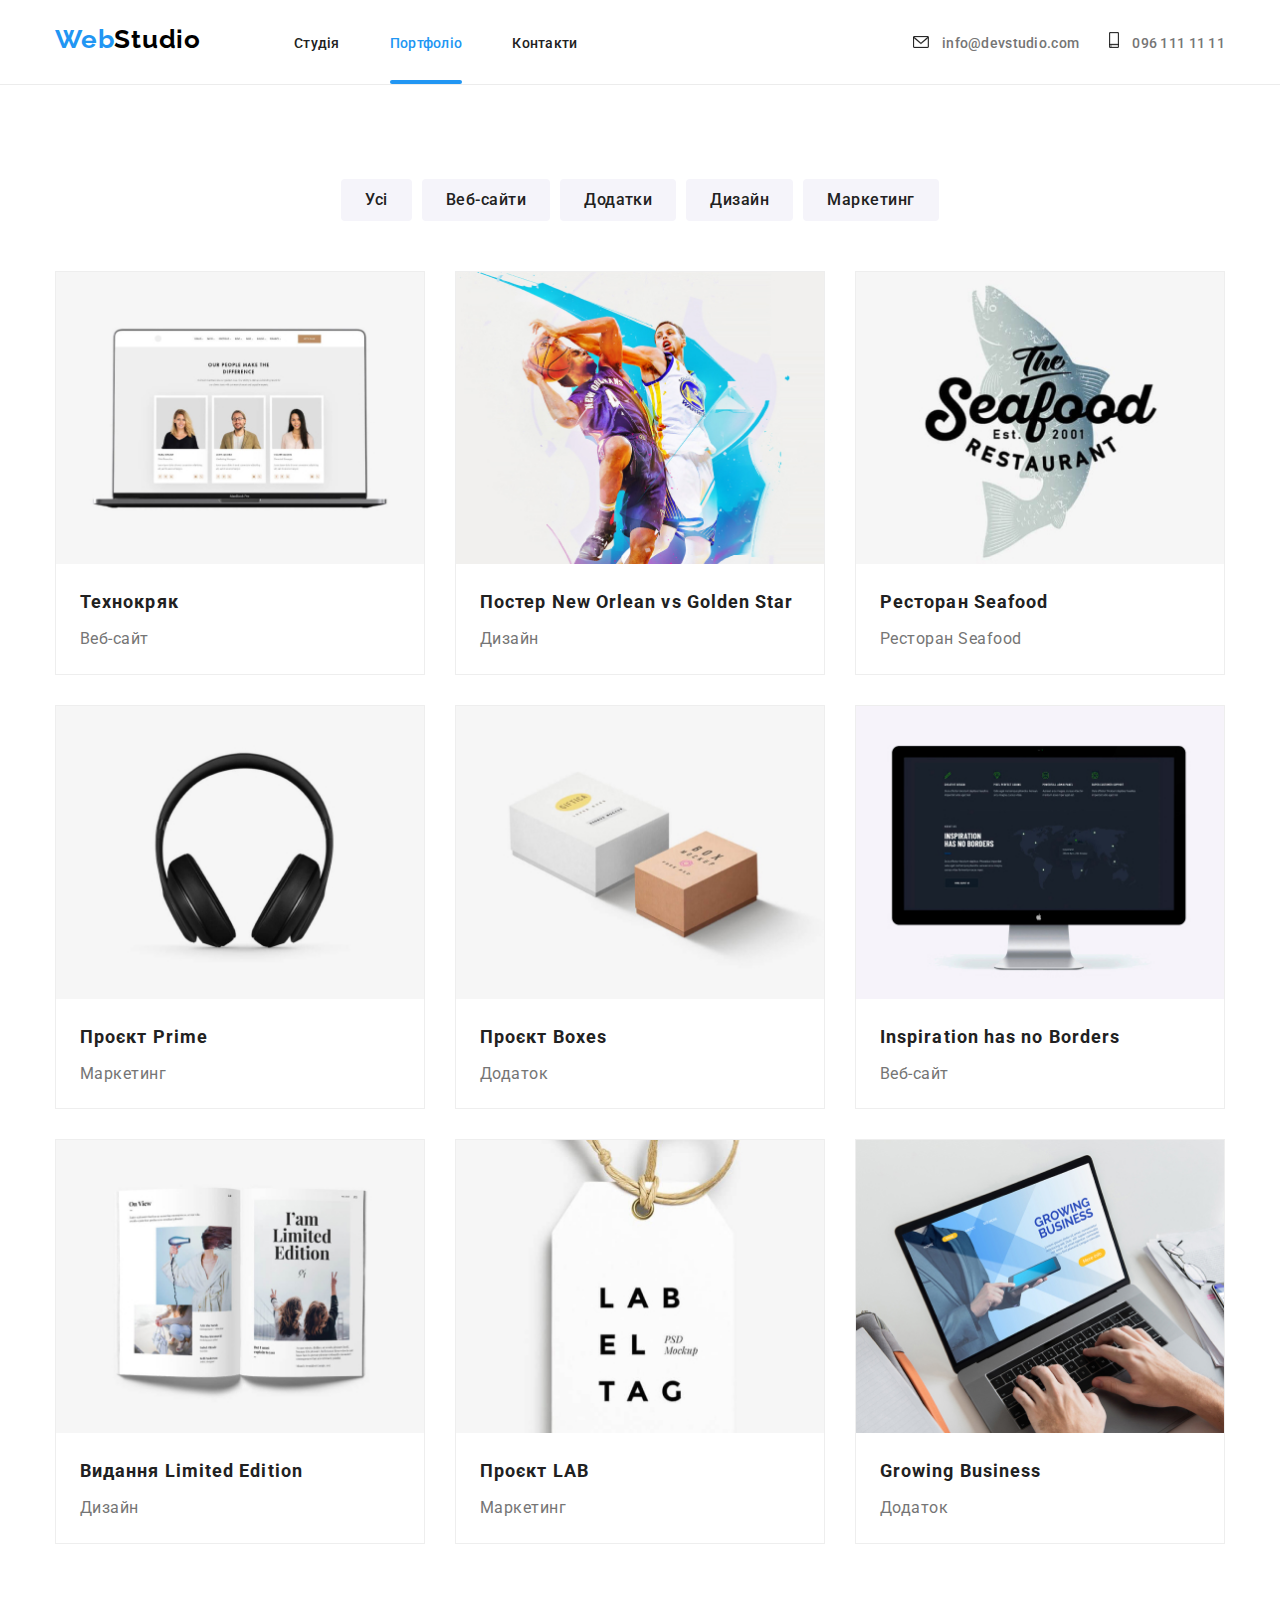
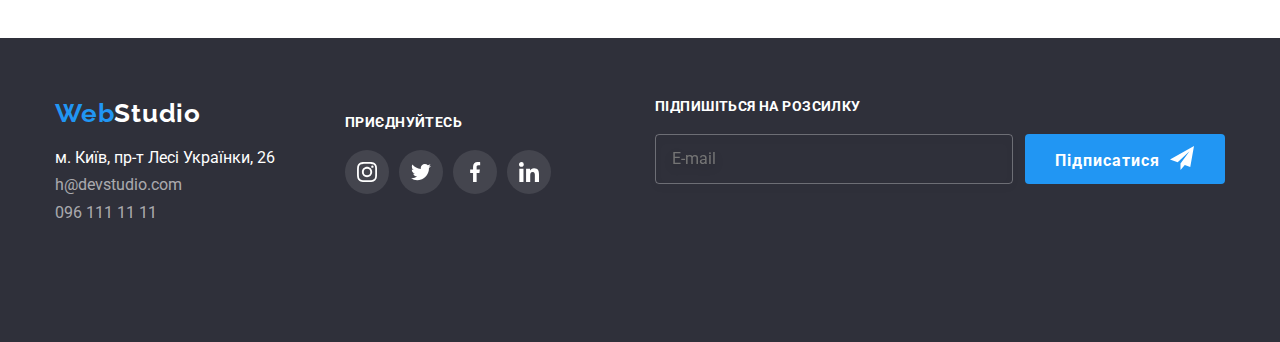
==== commit ee21edea: "Адатація зображень" ====
--- a/portfolio.html
+++ b/portfolio.html
@@ -84,7 +84,7 @@
           <li class="flex-element__item">
             <a href="">
               <div class="item-thumb">
-                <img src="./images/Project1.jpg" class="portfolio-photo" alt="Проект1" />
+                <img src="./images/progect/Project1.jpg" class="portfolio-photo" alt="Проект1" />
                 <div class="item-overlay">
                   <p class="item-overlay-text">
                     Ресурс пропонує комплексні пропозиції з різним рівнем функціоналу та
@@ -102,7 +102,7 @@
           <li class="flex-element__item">
             <a href="">
               <div class="item-thumb">
-                <img src="./images/Project2.jpg" class="portfolio-photo" alt="Проект2" />
+                <img src="./images/progect/Project2.jpg" class="portfolio-photo" alt="Проект2" />
                 <div class="item-overlay">
                   <p class="item-overlay-text">
                     Ресурс пропонує комплексні пропозиції з різним рівнем функціоналу та
@@ -120,7 +120,7 @@
           <li class="flex-element__item">
             <a href="">
               <div class="item-thumb">
-                <img src="./images/Project3.jpg" class="portfolio-photo" alt="Проект3" />
+                <img src="./images/progect/Project3.jpg" class="portfolio-photo" alt="Проект3" />
                 <div class="item-overlay">
                   <p class="item-overlay-text">
                     Ресурс пропонує комплексні пропозиції з різним рівнем функціоналу та сервісів.
@@ -139,7 +139,7 @@
           <li class="flex-element__item">
             <a href="">
               <div class="item-thumb">
-                <img src="./images/Project4.jpg" class="portfolio-photo" alt="Проект4" />
+                <img src="./images/progect/Project4.jpg" class="portfolio-photo" alt="Проект4" />
                 <div class="item-overlay">
                   <p class="item-overlay-text">
                     Ресурс пропонує комплексні пропозиції з різним рівнем функціоналу та сервісів.
@@ -158,7 +158,7 @@
           <li class="flex-element__item">
             <a href="">
               <div class="item-thumb">
-                <img src="./images/Project5.jpg" class="portfolio-photo" alt="Проект5" />
+                <img src="./images/progect/Project5.jpg" class="portfolio-photo" alt="Проект5" />
                 <div class="item-overlay">
                   <p class="item-overlay-text">
                     Ресурс пропонує комплексні пропозиції з різним рівнем функціоналу та сервісів.
@@ -177,7 +177,7 @@
           <li class="flex-element__item">
             <a href="">
               <div class="item-thumb">
-                <img src="./images/Project6.jpg" class="portfolio-photo" alt="Проект6" />
+                <img src="./images/progect/Project6.jpg" class="portfolio-photo" alt="Проект6" />
                 <div class="item-overlay">
                   <p class="item-overlay-text">
                     Ресурс пропонує комплексні пропозиції з різним рівнем функціоналу та сервісів.
@@ -196,7 +196,7 @@
           <li class="flex-element__item">
             <a href="">
               <div class="item-thumb">
-                <img src="./images/Project7.jpg" class="portfolio-photo" alt="Проект7" />
+                <img src="./images/progect/Project7.jpg" class="portfolio-photo" alt="Проект7" />
                 <div class="item-overlay">
                   <p class="item-overlay-text">
                     Ресурс пропонує комплексні пропозиції з різним рівнем функціоналу та сервісів.
@@ -215,7 +215,7 @@
           <li class="flex-element__item">
             <a href="">
               <div class="item-thumb">
-                <img src="./images/Project8.jpg" class="portfolio-photo" alt="Проект8" />
+                <img src="./images/progect/Project8.jpg" class="portfolio-photo" alt="Проект8" />
                 <div class="item-overlay">
                   <p class="item-overlay-text">
                     Ресурс пропонує комплексні пропозиції з різним рівнем функціоналу та сервісів.
@@ -234,7 +234,7 @@
           <li class="flex-element__item">
             <a href="">
               <div class="item-thumb">
-                <img src="./images/Project9.jpg" class="portfolio-photo" alt="Проект9" />
+                <img src="./images/progect/Project9.jpg" class="portfolio-photo" alt="Проект9" />
                 <div class="item-overlay">
                   <p class="item-overlay-text">
                     Ресурс пропонує комплексні пропозиції з різним рівнем функціоналу та сервісів.
@@ -317,7 +317,7 @@
     </div>
   </footer>
   <!--Menu-->
-  <div class="menu-container js-menu-container is-open" id="mobile-menu">
+  <div class="menu-container js-menu-container" id="mobile-menu">
     <button class="menu-toggle menu-button-close js-close-menu">
       <svg class="icon-close" width="40" height="40">
         <use href="./images/sprite.svg#close_40px"></use>
--- a/css/main.min.css
+++ b/css/main.min.css
@@ -1 +1 @@
-:root{--title-text-color: #212121;--paragraph-text-color: #757575;--primary-white-color: #FFFFFF;--logo-text-color: #2196F3;--logo-black-color: #000000;--background-white: #FFFFFF;--background-black: #2F303A;--background-beige: #F5F4FA;--background-blue: #2196F3;--backgroung-button: #F5F4FA}body{color:var(--logo-black-color);font-family:Roboto,sans-serif;font-style:normal;background-color:var(--background-white)}h1,h2,h3,h4,h5,h6,p{margin:0}.list{list-style:none;margin:0;padding:0}img{display:block}a{text-decoration:none}.container{padding-right:15px;padding-left:15px;margin-left:auto;margin-right:auto}@media screen and (min-width: 480px){.container{width:480px}}@media screen and (min-width: 768px){.container{width:768px}}@media screen and (min-width: 1200px){.container{width:1200px}}.link{color:var(--title-text-color);-webkit-transition:color 250ms cubic-bezier(0.4, 0, 0.2, 1);transition:color 250ms cubic-bezier(0.4, 0, 0.2, 1)}.link:hover,.link:focus{color:var(--logo-text-color)}.page-header{background-color:var(--background-white);border-bottom:1px solid #ececec}.logo{color:var(--logo-text-color);font-family:"Raleway";font-weight:700;font-size:26px;line-height:1.19;letter-spacing:.03em}.logo:hover{color:var(--logo-text-color)}.logo-hat{padding-top:24px;padding-bottom:25px;margin-right:93px}.logo-text{color:var(--logo-black-color)}.main-nav{display:-webkit-box;display:-ms-flexbox;display:flex;-webkit-box-align:baseline;-ms-flex-align:baseline;align-items:baseline;position:relative}@media screen and (max-with: 767px){.main-nav{-webkit-box-flex:1;-ms-flex-positive:1;flex-grow:1}}.main-nav{display:-webkit-box;display:-ms-flexbox;display:flex;-webkit-box-align:baseline;-ms-flex-align:baseline;align-items:baseline}.site-nav{font-weight:500;font-size:14px;line-height:1.14;letter-spacing:.02em}@media screen and (max-width: 767px){.site-nav{display:none}}@media screen and (min-width: 768px){.site-nav{display:-webkit-box;display:-ms-flexbox;display:flex;-webkit-box-pack:center;-ms-flex-pack:center;justify-content:center}}.site-nav__item:not(:last-child){margin-right:50px}.site-nav__link{color:var(--title-text-color);-webkit-transition:color 250ms cubic-bezier(0.4, 0, 0.2, 1);transition:color 250ms cubic-bezier(0.4, 0, 0.2, 1)}.site-nav__link:hover,.site-nav__link:focus{color:var(--logo-text-color)}.logo-link{padding-top:32px;padding-bottom:32px}@media screen and (min-width: 768px){.logo-link.current::after{content:"";display:block;width:100%;height:4px;background-color:#2196f3;border-radius:2px;margin-top:28px;-webkit-transition:color 250ms cubic-bezier(0.4, 0, 0.2, 1),-webkit-transform 250ms cubic-bezier(0.4, 0, 0.2, 1);transition:color 250ms cubic-bezier(0.4, 0, 0.2, 1),-webkit-transform 250ms cubic-bezier(0.4, 0, 0.2, 1);transition:transform 250ms cubic-bezier(0.4, 0, 0.2, 1),color 250ms cubic-bezier(0.4, 0, 0.2, 1);transition:transform 250ms cubic-bezier(0.4, 0, 0.2, 1),color 250ms cubic-bezier(0.4, 0, 0.2, 1),-webkit-transform 250ms cubic-bezier(0.4, 0, 0.2, 1)}.logo-link.current:hover:after,.logo-link.current:focus:after{-webkit-transform:scaleX(1);transform:scaleX(1)}}.current{color:var(--background-blue)}.auth-nav{gap:30px;font-weight:500;font-size:14px;line-height:1.14;letter-spacing:.02em;color:var(--paragraph-text-color)}@media screen and (max-width: 767px){.auth-nav{display:none}}@media screen and (min-width: 768px){.auth-nav{display:block;-webkit-box-align:baseline;-ms-flex-align:baseline;align-items:baseline;margin-left:auto}}@media screen and (min-width: 1200px){.auth-nav{display:-webkit-box;display:-ms-flexbox;display:flex;-webkit-box-align:baseline;-ms-flex-align:baseline;align-items:baseline;margin-left:auto}}.auth-nav__link{color:var(--paragraph-text-color);-webkit-transition:color 250ms cubic-bezier(0.4, 0, 0.2, 1);transition:color 250ms cubic-bezier(0.4, 0, 0.2, 1)}.auth-nav__link:hover,.auth-nav__link:focus{color:var(--logo-text-color)}.link-email:hover .box-email,.link-email:focus .box-email{stroke:var(--background-blue);stroke-width:5px}.link-phone:hover .box-phone,.link-phone:focus .box-phone{stroke:var(--background-blue);stroke-width:5px}.box-email,.box-phone{-webkit-box-align:center;-ms-flex-align:center;align-items:center;margin-right:10px;stroke:var(--paragraph-text-color);-webkit-transition:stroke 250ms cubic-bezier(0.4, 0, 0.2, 1);transition:stroke 250ms cubic-bezier(0.4, 0, 0.2, 1)}.hero{padding-top:118px;padding-bottom:118px;background-color:var(--background-black);max-width:480px;background-image:-webkit-gradient(linear, left top, left bottom, from(rgba(47, 48, 58, 0.4)), to(rgba(47, 48, 58, 0.4))),url(../images/Img.jpg);background-image:linear-gradient(rgba(47, 48, 58, 0.4), rgba(47, 48, 58, 0.4)),url(../images/Img.jpg);background-repeat:no-repeat;background-position:center;background-size:cover;margin:0 auto}@media screen and (min-width: 768px){.hero{max-width:768px}}@media screen and (min-width: 1200px){.hero{padding-top:200px;padding-bottom:200px;max-width:1600px}}.hero__box{margin-left:auto;margin-right:auto;width:360px}@media screen and (min-width: 1200px){.hero__box{width:696px}}.hero__text{margin-bottom:30px;margin-left:auto;margin-right:auto;color:var(--primary-white-color);font-weight:900;font-size:26px;line-height:1.62;letter-spacing:.06em;text-align:center;text-transform:uppercase}@media screen and (min-width: 1200px){.hero__text{font-size:44px;line-height:1.36}}.hero__button{min-width:200px;min-height:50px;padding:9px 31px;-webkit-transition:-webkit-box-shadow 250ms cubic-bezier(0.4, 0, 0.2, 1);transition:-webkit-box-shadow 250ms cubic-bezier(0.4, 0, 0.2, 1);transition:box-shadow 250ms cubic-bezier(0.4, 0, 0.2, 1);transition:box-shadow 250ms cubic-bezier(0.4, 0, 0.2, 1), -webkit-box-shadow 250ms cubic-bezier(0.4, 0, 0.2, 1)}.hero__button:hover,.hero__button:focus{-webkit-box-shadow:0px 4px 4px rgba(0,0,0,.15);box-shadow:0px 4px 4px rgba(0,0,0,.15);background-color:#188ce8}.button{display:-webkit-box;display:-ms-flexbox;display:flex;border-radius:4px;margin-left:auto;margin-right:auto;color:var(--primary-white-color);background-color:var(--background-blue);font-weight:700;font-size:16px;line-height:1.88;letter-spacing:.06em;text-align:center;font-family:inherit;border-color:rgba(0,0,0,0);cursor:pointer}.section__list{display:-webkit-box;display:-ms-flexbox;display:flex;-ms-flex-wrap:wrap;flex-wrap:wrap;-webkit-box-pack:center;-ms-flex-pack:center;justify-content:center;gap:30px}.section__box{width:100%}@media screen and (min-width: 768px)and (max-width: 1199px){.section__box{width:354px}}@media screen and (min-width: 1200px){.section__box{width:270px;-ms-flex-wrap:nowrap;flex-wrap:nowrap}}.section__icon{height:120px;margin-bottom:30px;background-image:-webkit-gradient(linear, left top, left bottom, from(rgb(245, 244, 250)), to(rgb(245, 244, 250)));background-image:linear-gradient(rgb(245, 244, 250), rgb(245, 244, 250));border-radius:4px;display:-webkit-box;display:-ms-flexbox;display:flex;-webkit-box-align:center;-ms-flex-align:center;align-items:center;color:currentColor;-webkit-box-pack:center;-ms-flex-pack:center;justify-content:center}@media screen and (max-width: 1199px){.section{padding-top:60px;padding-bottom:60px}}@media screen and (min-width: 1200px){.section{padding-top:94px;padding-bottom:94px}}.box-text__title{color:var(--title-text-color);font-weight:700;font-size:14px;line-height:1.14;letter-spacing:.03em;text-transform:uppercase}@media screen and (max-width: 767px){.box-text__title{text-align:center}}.box-text__text{margin-top:10px;color:var(--paragraph-text-color);font-weight:400;font-size:14px;line-height:1.71;letter-spacing:.03em}.post{padding-bottom:94px;background-color:var(--background-white)}.post__title{margin-bottom:50px;color:var(--title-text-color);font-weight:700;font-size:36px;line-height:1.17;letter-spacing:.03em;text-align:center}.post__photo{display:block;-webkit-box-pack:justify;-ms-flex-pack:justify;justify-content:space-between;width:370px}.post__section-post{position:relative}.post__ovarlay{display:-webkit-box;display:-ms-flexbox;display:flex;position:absolute;bottom:0;right:0;background-color:rgba(47,48,58,.8);opacity:1;width:370px;height:70px;-webkit-box-align:center;-ms-flex-align:center;align-items:center}.post__text{-webkit-box-flex:1;-ms-flex-positive:1;flex-grow:1;font-weight:700;font-size:14px;line-height:1.14;text-align:center;letter-spacing:.03em;text-transform:uppercase;color:var(--background-white)}.post .post-list{display:-webkit-box;display:-ms-flexbox;display:flex;-webkit-box-pack:center;-ms-flex-pack:center;justify-content:center;gap:30px}@media screen and (max-width: 1199px){.post{display:none}}.team{padding-top:60px;padding-bottom:60px;background-color:var(--background-beige)}.team .team-list{display:-webkit-box;display:-ms-flexbox;display:flex;-webkit-box-pack:center;-ms-flex-pack:center;justify-content:center;-ms-flex-wrap:wrap;flex-wrap:wrap;gap:30px}.team__iteam{text-align:center;border-radius:0px 0px 4px 4px;-webkit-box-shadow:0px 1px 3px rgba(0,0,0,.12),0px 1px 1px rgba(0,0,0,.14),0px 2px 1px rgba(0,0,0,.2);box-shadow:0px 1px 3px rgba(0,0,0,.12),0px 1px 1px rgba(0,0,0,.14),0px 2px 1px rgba(0,0,0,.2);background-color:var(--background-white);width:100%}@media screen and (min-width: 768px)and (max-width: 1199px){.team__iteam{width:354px}}@media screen and (min-width: 1200px){.team__iteam{width:270px}}.team__descr{padding-top:30px;padding-bottom:30px;margin-right:auto;margin-left:auto}.team__title{margin-bottom:30px;color:var(--title-text-color);font-weight:700;font-size:36px;line-height:1.17;letter-spacing:.03em;text-align:center}@media screen and (min-width: 1200px){.team__title{margin-bottom:50px}}.team__photo{display:block}.team__subtitle{color:var(--title-text-color);font-weight:500;font-size:16px;line-height:1.19;letter-spacing:.03em}.team__text{margin-top:10px;color:var(--paragraph-text-color);font-weight:400;font-size:16px;line-height:1.19;letter-spacing:.03em}@media screen and (min-width: 1200px){.team{padding-top:94px;padding-bottom:94px}.team .list{display:-webkit-box;display:-ms-flexbox;display:flex}}.social-icon{display:-webkit-box;display:-ms-flexbox;display:flex;-webkit-box-pack:center;-ms-flex-pack:center;justify-content:center;-webkit-box-align:center;-ms-flex-align:center;align-items:center;gap:10px}@media screen and (min-width: 1200px){.social-icon{margin-top:16px}}.social-link{display:-webkit-box;display:-ms-flexbox;display:flex;-webkit-box-pack:center;-ms-flex-pack:center;justify-content:center;-webkit-box-align:center;-ms-flex-align:center;align-items:center;width:44px;height:44px;border-radius:50%;-webkit-transition:background-color 250ms cubic-bezier(0.4, 0, 0.2, 1);transition:background-color 250ms cubic-bezier(0.4, 0, 0.2, 1)}.social-link:hover,.social-link:focus{background-color:var(--background-blue)}.social-link:hover .socials,.social-link:focus .socials{fill:var(--background-white)}.list-icons{margin-right:10px}.list-icons:last-child{margin-right:0}.social-list{display:-webkit-box;display:-ms-flexbox;display:flex}.socials{fill:#afb1b8;-webkit-transition:fill 250ms cubic-bezier(0.4, 0, 0.2, 1);transition:fill 250ms cubic-bezier(0.4, 0, 0.2, 1)}.clients{background-color:var(--background-white);padding-top:60px;padding-bottom:60px}@media screen and (min-width: 1200px){.clients{padding-top:94px;padding-bottom:94px}}.clients__title{margin-bottom:50px;color:var(--title-text-color);font-weight:700;font-size:36px;line-height:1.16;text-align:center}.clients__box{display:-webkit-box;display:-ms-flexbox;display:flex;-ms-flex-wrap:wrap;flex-wrap:wrap;-webkit-box-pack:center;-ms-flex-pack:center;justify-content:center;gap:30px}.clients-logo{margin:0;fill:#afb1b8;-webkit-transition:fill 250ms cubic-bezier(0.4, 0, 0.2, 1);transition:fill 250ms cubic-bezier(0.4, 0, 0.2, 1)}.clients-link{width:210px;height:92px;border:1px solid #afb1b8;border-radius:4px;display:-webkit-box;display:-ms-flexbox;display:flex;-webkit-box-align:center;-ms-flex-align:center;align-items:center;-webkit-box-pack:center;-ms-flex-pack:center;justify-content:center;-webkit-transition:border 250ms cubic-bezier(0.4, 0, 0.2, 1);transition:border 250ms cubic-bezier(0.4, 0, 0.2, 1)}.clients-link:hover .clients-logo,.clients-link:focus .clients-logo{fill:#2196f3}.clients-link:hover,.clients-link:focus{border:1px solid #2196f3}@media screen and (min-width: 768px){.clients-link{width:226px}}@media screen and (min-width: 1200px){.clients-link{width:170px}}.basement{display:block;background-color:var(--background-black);padding-top:60px;padding-bottom:60px}@media screen and (min-width: 480px)and (max-width: 767px){.basement__box{width:450px;text-align:center;-webkit-box-align:center;-ms-flex-align:center;align-items:center;-webkit-box-pack:center;-ms-flex-pack:center;justify-content:center}}@media screen and (min-width: 768px)and (max-width: 1199px){.basement__box{display:-webkit-box;display:-ms-flexbox;display:flex;-ms-flex-wrap:wrap;flex-wrap:wrap;text-align:center;-webkit-box-align:center;-ms-flex-align:center;align-items:center;-webkit-box-pack:center;-ms-flex-pack:center;justify-content:center}}@media screen and (min-width: 1200px){.basement__box{display:-webkit-box;display:-ms-flexbox;display:flex;width:1200px}}.basement__form-basement{width:450px}@media screen and (min-width: 1200px){.basement__form-basement{display:block;width:570px;margin-left:auto}}.basement__footer-form-title{display:block;margin-bottom:20px;font-weight:700;font-size:14px;line-height:16px;letter-spacing:.03em;text-transform:uppercase;color:#fff}@media screen and (min-width: 1200px){.basement__footer-form{display:-webkit-box;display:-ms-flexbox;display:flex;gap:12px;margin-top:20px}}.basement__footer-form-field{margin-bottom:20px;background-color:rgba(0,0,0,0);width:100%;border:none;border:1px solid rgba(255,255,255,.3);-webkit-filter:drop-shadow(0px 4px 4px rgba(0, 0, 0, 0.15));filter:drop-shadow(0px 4px 4px rgba(0, 0, 0, 0.15));border-radius:4px;color:rgba(255,255,255,.6);padding:15px 16px;-webkit-transition:outline 250ms cubic-bezier(0.4, 0, 0.2, 1);transition:outline 250ms cubic-bezier(0.4, 0, 0.2, 1)}.basement__footer-form-field:focus{outline:1px solid #2196f3}@media screen and (min-width: 1200px){.basement__footer-form-field{width:358px;height:50px}}.basement__footer-form-button{display:-webkit-box;display:-ms-flexbox;display:flex;gap:10px;width:200px;height:50px;padding:10px 28px;-webkit-transition:background-color 250ms cubic-bezier(0.4, 0, 0.2, 1),-webkit-box-shadow 250ms cubic-bezier(0.4, 0, 0.2, 1);transition:background-color 250ms cubic-bezier(0.4, 0, 0.2, 1),-webkit-box-shadow 250ms cubic-bezier(0.4, 0, 0.2, 1);transition:box-shadow 250ms cubic-bezier(0.4, 0, 0.2, 1),background-color 250ms cubic-bezier(0.4, 0, 0.2, 1);transition:box-shadow 250ms cubic-bezier(0.4, 0, 0.2, 1),background-color 250ms cubic-bezier(0.4, 0, 0.2, 1),-webkit-box-shadow 250ms cubic-bezier(0.4, 0, 0.2, 1)}.basement__footer-form-button:hover,.basement__footer-form-button:focus{-webkit-box-shadow:0px 4px 4px rgba(0,0,0,.15);box-shadow:0px 4px 4px rgba(0,0,0,.15);background-color:#188ce8}.link{font-style:normal;-webkit-transition:color 250ms cubic-bezier(0.4, 0, 0.2, 1);transition:color 250ms cubic-bezier(0.4, 0, 0.2, 1)}.link:hover,.link:focus{color:var(--logo-text-color)}.basement-address{margin-bottom:60px}@media screen and (min-width: 768px)and (max-width: 1199px){.basement-address{margin-right:auto;text-align:center;-webkit-box-align:center;-ms-flex-align:center;align-items:center;-webkit-box-pack:center;-ms-flex-pack:center;justify-content:center}}@media screen and (min-width: 1200px){.basement-address{margin-right:70px}}.footer-logo-text{color:var(--primary-white-color)}.logo-footer{margin-bottom:20px;display:block}.address{display:block;margin-top:9px;color:rgba(255,255,255,.6);font-style:normal;-webkit-transition:color 250ms cubic-bezier(0.4, 0, 0.2, 1);transition:color 250ms cubic-bezier(0.4, 0, 0.2, 1)}.address:hover,.address:focus{color:var(--logo-text-color)}.maps{color:var(--primary-white-color)}.social-basement{display:inline-block;margin-bottom:60px}@media screen and (min-width: 768px)and (max-width: 1199px){.social-basement{margin-left:auto}}.social-basement__title{font-weight:700;font-size:14px;line-height:16px;letter-spacing:.03em;text-transform:uppercase;color:#fff;margin-bottom:20px}.social-basement__social-list{display:-webkit-box;display:-ms-flexbox;display:flex;-webkit-box-align:center;-ms-flex-align:center;align-items:center;-webkit-box-pack:center;-ms-flex-pack:center;justify-content:center}.basement-icons{fill:var(--background-white)}.list-icons-basement{background-color:rgba(255,255,255,.1);border-radius:50%;margin-right:10px}.social-list .list-icons-basement:last-child{margin-right:0}.portfolio{padding-top:60px;padding-bottom:60px}@media screen and (min-width: 1200px){.portfolio{padding-top:94px;padding-bottom:94px}}.btn{display:-webkit-box;display:-ms-flexbox;display:flex;-ms-flex-wrap:wrap;flex-wrap:wrap;gap:10px;margin-bottom:40px}@media screen and (min-width: 768px){.btn{margin-bottom:30px;-webkit-box-pack:center;-ms-flex-pack:center;justify-content:center}}@media screen and (min-width: 1200px){.btn{margin-bottom:50px}}.btn__portfolio-button{padding:6px 22px;background-color:#f5f4fa;border-radius:4px;border-color:rgba(0,0,0,0);cursor:pointer;color:var(--title-text-color);background-color:var(--backgroung-button);font-weight:500;font-size:16px;line-height:1.62;letter-spacing:.03em;font-family:inherit;-webkit-transition:background-color 250ms cubic-bezier(0.4, 0, 0.2, 1),color 250ms cubic-bezier(0.4, 0, 0.2, 1),-webkit-box-shadow 250ms cubic-bezier(0.4, 0, 0.2, 1);transition:background-color 250ms cubic-bezier(0.4, 0, 0.2, 1),color 250ms cubic-bezier(0.4, 0, 0.2, 1),-webkit-box-shadow 250ms cubic-bezier(0.4, 0, 0.2, 1);transition:background-color 250ms cubic-bezier(0.4, 0, 0.2, 1),color 250ms cubic-bezier(0.4, 0, 0.2, 1),box-shadow 250ms cubic-bezier(0.4, 0, 0.2, 1);transition:background-color 250ms cubic-bezier(0.4, 0, 0.2, 1),color 250ms cubic-bezier(0.4, 0, 0.2, 1),box-shadow 250ms cubic-bezier(0.4, 0, 0.2, 1),-webkit-box-shadow 250ms cubic-bezier(0.4, 0, 0.2, 1)}.btn__portfolio-button:hover,.btn__portfolio-button:focus{-webkit-box-shadow:0px 3px 1px rgba(0,0,0,.1),0px 1px 2px rgba(0,0,0,.08),0px 2px 2px rgba(0,0,0,.12);box-shadow:0px 3px 1px rgba(0,0,0,.1),0px 1px 2px rgba(0,0,0,.08),0px 2px 2px rgba(0,0,0,.12);border-radius:4px;color:var(--primary-white-color);background-color:var(--background-blue)}.flex-element{display:-webkit-box;display:-ms-flexbox;display:flex;-ms-flex-wrap:wrap;flex-wrap:wrap;-webkit-box-pack:justify;-ms-flex-pack:justify;justify-content:space-between;gap:30px}.flex-element__item{width:450px;border:1px solid #eee;background-color:#fff;-webkit-transition:-webkit-box-shadow 250ms cubic-bezier(0.4, 0, 0.2, 1);transition:-webkit-box-shadow 250ms cubic-bezier(0.4, 0, 0.2, 1);transition:box-shadow 250ms cubic-bezier(0.4, 0, 0.2, 1);transition:box-shadow 250ms cubic-bezier(0.4, 0, 0.2, 1), -webkit-box-shadow 250ms cubic-bezier(0.4, 0, 0.2, 1)}@media screen and (min-width: 768px){.flex-element__item{width:354px}}@media screen and (min-width: 1200px){.flex-element__item{width:370px}}.flex-element__item:hover,.flex-element__item:focus{-webkit-box-shadow:0px 1px 1px rgba(0,0,0,.12),0px 4px 4px rgba(0,0,0,.06),1px 4px 6px rgba(0,0,0,.16);box-shadow:0px 1px 1px rgba(0,0,0,.12),0px 4px 4px rgba(0,0,0,.06),1px 4px 6px rgba(0,0,0,.16)}.flex-element__item:hover .item-overlay,.flex-element__item:focus .item-overlay{-webkit-transform:translateY(0);transform:translateY(0);opacity:1}.flex-hat{padding:20px 24px}.portfolio-title{margin-bottom:4px;color:var(--title-text-color);font-weight:700;font-size:18px;line-height:2;letter-spacing:.06em}.portfolio-text{color:var(--paragraph-text-color);font-weight:400;font-size:16px;line-height:1.87;letter-spacing:.03em}.item-thumb{position:relative;overflow:hidden}.item-overlay{position:absolute;top:0;left:0;width:100%;height:100%;background-color:var(--background-blue);opacity:0;-webkit-transform:translateY(100%);transform:translateY(100%);-webkit-transition:opacity 250ms cubic-bezier(0.4, 0, 0.2, 1),-webkit-transform 250ms cubic-bezier(0.4, 0, 0.2, 1);transition:opacity 250ms cubic-bezier(0.4, 0, 0.2, 1),-webkit-transform 250ms cubic-bezier(0.4, 0, 0.2, 1);transition:transform 250ms cubic-bezier(0.4, 0, 0.2, 1),opacity 250ms cubic-bezier(0.4, 0, 0.2, 1);transition:transform 250ms cubic-bezier(0.4, 0, 0.2, 1),opacity 250ms cubic-bezier(0.4, 0, 0.2, 1),-webkit-transform 250ms cubic-bezier(0.4, 0, 0.2, 1)}.item-overlay-text{font-weight:400;font-size:18px;line-height:1.56;letter-spacing:.03em;color:var(--primary-white-color);margin:63px 24px}.backdrop{position:fixed;top:0;left:0;width:100%;height:100%;background-color:rgba(0,0,0,.2);overflow:scroll;opacity:1;-webkit-transition:opacity 250ms cubic-bezier(0.4, 0, 0.2, 1);transition:opacity 250ms cubic-bezier(0.4, 0, 0.2, 1)}.backdrop.is-hidden{opacity:0;visibility:visible;pointer-events:none}.backdrop.is-hidden .modal{-webkit-transform:translate(-50%, -50%) scale(1.1);transform:translate(-50%, -50%) scale(1.1)}.modal{position:absolute;top:50%;left:50%;width:450px;height:609px;padding:40px;background-color:var(--background-white);border-radius:4px;-webkit-transform:translate(-50%, -50%) scale(1);transform:translate(-50%, -50%) scale(1);-webkit-transition:-webkit-transform 250ms cubic-bezier(0.4, 0, 0.2, 1);transition:-webkit-transform 250ms cubic-bezier(0.4, 0, 0.2, 1);transition:transform 250ms cubic-bezier(0.4, 0, 0.2, 1);transition:transform 250ms cubic-bezier(0.4, 0, 0.2, 1), -webkit-transform 250ms cubic-bezier(0.4, 0, 0.2, 1)}@media screen and (min-width: 1200px){.modal{width:528px;height:581px}}.close-btn{position:absolute;top:8px;right:8px;padding:0;width:30px;height:30px;background-color:var(--background-white);border:1px solid rgba(0,0,0,.1);border-radius:50%;fill:#000;display:-webkit-box;display:-ms-flexbox;display:flex;-webkit-box-align:center;-ms-flex-align:center;align-items:center;-webkit-box-pack:center;-ms-flex-pack:center;justify-content:center;-webkit-transition:fill 250ms cubic-bezier(0.4, 0, 0.2, 1);transition:fill 250ms cubic-bezier(0.4, 0, 0.2, 1)}.close-btn:hover,.close-btn :focus{fill:#188ce8}.modal-form-title{display:block;margin-top:0;margin-bottom:12px;margin-left:auto;margin-right:auto;font-weight:700;font-size:20px;line-height:1.15;text-align:center;letter-spacing:.03em;color:#212121}.modal-form{display:-webkit-box;display:-ms-flexbox;display:flex;-webkit-box-orient:vertical;-webkit-box-direction:normal;-ms-flex-direction:column;flex-direction:column;font-weight:400;font-size:12px;line-height:1.67;letter-spacing:.01em;color:#757575}.modal-form-label{margin-bottom:10px;-webkit-box-align:center;-ms-flex-align:center;align-items:center}.modal-form-wrapper{position:relative;height:40px}.modal-form-feild{width:100%;padding:12px 42px;height:40px;border:1px solid rgba(33,33,33,.2);border-radius:4px;font-size:16px;-webkit-transition:outline 250ms cubic-bezier(0.4, 0, 0.2, 1);transition:outline 250ms cubic-bezier(0.4, 0, 0.2, 1)}.modal-form-feild:focus{outline:1px solid #2196f3}.modal-form-feild:focus+.modal-form-icon{fill:#2196f3}.modal-form-icon{position:absolute;left:12px;top:50%;-webkit-transform:translateY(-50%);transform:translateY(-50%);-webkit-transition:fill 250ms cubic-bezier(0.4, 0, 0.2, 1);transition:fill 250ms cubic-bezier(0.4, 0, 0.2, 1)}.form-label-coments{margin-bottom:20px}.modal-form-coments{resize:none;width:100%;height:100%;padding:10px 14px;border:1px solid rgba(33,33,33,.2);border-radius:4px;outline-offset:-1px;font-size:14px;-webkit-transition:outline 250ms cubic-bezier(0.4, 0, 0.2, 1);transition:outline 250ms cubic-bezier(0.4, 0, 0.2, 1)}.modal-form-coments:focus{outline:1px solid #2196f3}.modal-form-chek{position:relative;-webkit-box-align:center;-ms-flex-align:center;align-items:center;-webkit-box-pack:center;-ms-flex-pack:center;justify-content:center;gap:10px;height:24px;padding-left:10px;margin-bottom:30px;font-weight:400;font-size:14px;line-height:1.71;letter-spacing:.03em}.modal-form-link{color:var(--logo-text-color);text-decoration:underline;text-underline-offset:3px}.checkbox-icon{position:absolute;left:0;top:0;-webkit-transform:translateX(8px) translateY(4px);transform:translateX(8px) translateY(4px);display:inline-block;width:16px;height:15px;border:2px solid #000;border-radius:4px;-webkit-transition:background-color 250ms cubic-bezier(0.4, 0, 0.2, 1),background-image 250ms cubic-bezier(0.4, 0, 0.2, 1),border 250ms cubic-bezier(0.4, 0, 0.2, 1);transition:background-color 250ms cubic-bezier(0.4, 0, 0.2, 1),background-image 250ms cubic-bezier(0.4, 0, 0.2, 1),border 250ms cubic-bezier(0.4, 0, 0.2, 1)}.modal-form-checkbox{opacity:0;position:absolute;-webkit-transform:translateY(10px);transform:translateY(10px);z-index:10}.modal-form-checkbox:checked~.checkbox-icon{background-color:rgba(0,0,0,0);background-color:#2196f3;background-image:url(../images/Chek.svg);background-size:contain;background-position:center;background-repeat:no-repeat;background-origin:border-box;border:rgba(0,0,0,0)}.form-label-checkbox{position:absolute;left:0;top:0;-webkit-transform:translateX(30px);transform:translateX(30px)}.modal-form-button{width:200px;height:50px;padding:10px 52px;-webkit-transition:background-color 250ms cubic-bezier(0.4, 0, 0.2, 1),-webkit-box-shadow 250ms cubic-bezier(0.4, 0, 0.2, 1);transition:background-color 250ms cubic-bezier(0.4, 0, 0.2, 1),-webkit-box-shadow 250ms cubic-bezier(0.4, 0, 0.2, 1);transition:box-shadow 250ms cubic-bezier(0.4, 0, 0.2, 1),background-color 250ms cubic-bezier(0.4, 0, 0.2, 1);transition:box-shadow 250ms cubic-bezier(0.4, 0, 0.2, 1),background-color 250ms cubic-bezier(0.4, 0, 0.2, 1),-webkit-box-shadow 250ms cubic-bezier(0.4, 0, 0.2, 1)}.modal-form-button:hover,.modal-form-button:focus{-webkit-box-shadow:0px 4px 4px rgba(0,0,0,.15);box-shadow:0px 4px 4px rgba(0,0,0,.15);background-color:#188ce8}.menu-container{display:-webkit-box;display:-ms-flexbox;display:flex;-webkit-box-orient:vertical;-webkit-box-direction:normal;-ms-flex-direction:column;flex-direction:column;position:fixed;overflow:scroll;top:0;left:0;padding:48px 40px;background-color:#fff;z-index:999;-webkit-transform:translateY(-100%);transform:translateY(-100%);-webkit-transition:-webkit-transform 250ms cubic-bezier(0.4, 0, 0.2, 1);transition:-webkit-transform 250ms cubic-bezier(0.4, 0, 0.2, 1);transition:transform 250ms cubic-bezier(0.4, 0, 0.2, 1);transition:transform 250ms cubic-bezier(0.4, 0, 0.2, 1), -webkit-transform 250ms cubic-bezier(0.4, 0, 0.2, 1)}@media screen and (max-width: 767px){.menu-container{width:100%;height:800px}}.menu-container.is-open{-webkit-transform:translateY(0);transform:translateY(0)}.menu-toggle{height:40px;width:40px;display:-webkit-box;display:-ms-flexbox;display:flex;-webkit-box-align:center;-ms-flex-align:center;align-items:center;-webkit-box-pack:center;-ms-flex-pack:center;justify-content:center;margin-left:auto;padding:0;background-color:rgba(0,0,0,0);cursor:pointer;border:none;border-radius:50%;outline:none;fill:#000}.menu-toggle:hover,.menu-toggle:focus{fill:#2196f3}@media(min-width: 768px){.menu-toggle{display:none}}.menu-button-close{position:absolute;top:10px;right:0}.menu-container .icon-close{display:none}.menu-container.is-open .icon-close{display:block}.menu-container.is-open .icon-menu{display:none}.mobile-menu{list-style:none;padding:0;margin:0}.menu-navigation{display:block;text-decoration:none;font-weight:500;font-size:40px;line-height:1.18;letter-spacing:.02em;color:#212121;margin-bottom:auto}.mobile-menu-list{margin-bottom:32px}.mobile-menu-list:last-child{margin-bottom:0}.mobile-menu-contacts{margin-bottom:32px}.menu-tel{font-weight:500;font-size:34px;line-height:1.18;letter-spacing:.02em;color:#2196f3}.email-menu-contacts{margin-bottom:64px}.menu-email{font-weight:500;font-size:24px;line-height:1.17;letter-spacing:.02em;color:#757575}.mobile-menu.menu-socials{display:-webkit-box;display:-ms-flexbox;display:flex;gap:20px}.menu-socials-link{font-weight:500;font-size:18px;line-height:1.22;letter-spacing:.02em;color:#2196f3}.mobile-socials-link{-webkit-box-pack:center;-ms-flex-pack:center;justify-content:center;-webkit-box-align:center;-ms-flex-align:center;align-items:center;text-align:center;padding-right:10px;border-right:1px solid rgba(33,33,33,.2)}.mobile-socials-link:last-child{border:none}/*# sourceMappingURL=main.min.css.map */+:root{--title-text-color: #212121;--paragraph-text-color: #757575;--primary-white-color: #FFFFFF;--logo-text-color: #2196F3;--logo-black-color: #000000;--background-white: #FFFFFF;--background-black: #2F303A;--background-beige: #F5F4FA;--background-blue: #2196F3;--backgroung-button: #F5F4FA}body{color:var(--logo-black-color);font-family:Roboto,sans-serif;font-style:normal;background-color:var(--background-white)}h1,h2,h3,h4,h5,h6,p{margin:0}.list{list-style:none;margin:0;padding:0}img{display:block;max-width:100%;height:auto}a{text-decoration:none}.container{padding-right:15px;padding-left:15px;margin-left:auto;margin-right:auto}@media screen and (min-width: 480px){.container{width:480px}}@media screen and (min-width: 768px){.container{width:768px}}@media screen and (min-width: 1200px){.container{width:1200px}}.link{color:var(--title-text-color);-webkit-transition:color 250ms cubic-bezier(0.4, 0, 0.2, 1);transition:color 250ms cubic-bezier(0.4, 0, 0.2, 1)}.link:hover,.link:focus{color:var(--logo-text-color)}.page-header{background-color:var(--background-white);border-bottom:1px solid #ececec}.logo{color:var(--logo-text-color);font-family:"Raleway";font-weight:700;font-size:26px;line-height:1.19;letter-spacing:.03em}.logo:hover{color:var(--logo-text-color)}.logo-hat{padding-top:24px;padding-bottom:25px;margin-right:93px}.logo-text{color:var(--logo-black-color)}.main-nav{display:-webkit-box;display:-ms-flexbox;display:flex;-webkit-box-align:baseline;-ms-flex-align:baseline;align-items:baseline;position:relative}@media screen and (max-with: 767px){.main-nav{-webkit-box-flex:1;-ms-flex-positive:1;flex-grow:1}}.main-nav{display:-webkit-box;display:-ms-flexbox;display:flex;-webkit-box-align:baseline;-ms-flex-align:baseline;align-items:baseline}.site-nav{font-weight:500;font-size:14px;line-height:1.14;letter-spacing:.02em}@media screen and (max-width: 767px){.site-nav{display:none}}@media screen and (min-width: 768px){.site-nav{display:-webkit-box;display:-ms-flexbox;display:flex;-webkit-box-pack:center;-ms-flex-pack:center;justify-content:center}}.site-nav__item:not(:last-child){margin-right:50px}.site-nav__link{color:var(--title-text-color);-webkit-transition:color 250ms cubic-bezier(0.4, 0, 0.2, 1);transition:color 250ms cubic-bezier(0.4, 0, 0.2, 1)}.site-nav__link:hover,.site-nav__link:focus{color:var(--logo-text-color)}.logo-link{padding-top:32px;padding-bottom:32px}@media screen and (min-width: 768px){.logo-link.current::after{content:"";display:block;width:100%;height:4px;background-color:#2196f3;border-radius:2px;margin-top:28px;-webkit-transition:color 250ms cubic-bezier(0.4, 0, 0.2, 1),-webkit-transform 250ms cubic-bezier(0.4, 0, 0.2, 1);transition:color 250ms cubic-bezier(0.4, 0, 0.2, 1),-webkit-transform 250ms cubic-bezier(0.4, 0, 0.2, 1);transition:transform 250ms cubic-bezier(0.4, 0, 0.2, 1),color 250ms cubic-bezier(0.4, 0, 0.2, 1);transition:transform 250ms cubic-bezier(0.4, 0, 0.2, 1),color 250ms cubic-bezier(0.4, 0, 0.2, 1),-webkit-transform 250ms cubic-bezier(0.4, 0, 0.2, 1)}.logo-link.current:hover:after,.logo-link.current:focus:after{-webkit-transform:scaleX(1);transform:scaleX(1)}}.current{color:var(--background-blue)}.auth-nav{gap:30px;font-weight:500;font-size:14px;line-height:1.14;letter-spacing:.02em;color:var(--paragraph-text-color)}@media screen and (max-width: 767px){.auth-nav{display:none}}@media screen and (min-width: 768px){.auth-nav{display:block;-webkit-box-align:baseline;-ms-flex-align:baseline;align-items:baseline;margin-left:auto}}@media screen and (min-width: 1200px){.auth-nav{display:-webkit-box;display:-ms-flexbox;display:flex;-webkit-box-align:baseline;-ms-flex-align:baseline;align-items:baseline;margin-left:auto}}.auth-nav__link{color:var(--paragraph-text-color);-webkit-transition:color 250ms cubic-bezier(0.4, 0, 0.2, 1);transition:color 250ms cubic-bezier(0.4, 0, 0.2, 1)}.auth-nav__link:hover,.auth-nav__link:focus{color:var(--logo-text-color)}.link-email:hover .box-email,.link-email:focus .box-email{stroke:var(--background-blue);stroke-width:5px}.link-phone:hover .box-phone,.link-phone:focus .box-phone{stroke:var(--background-blue);stroke-width:5px}.box-email,.box-phone{-webkit-box-align:center;-ms-flex-align:center;align-items:center;margin-right:10px;stroke:var(--paragraph-text-color);-webkit-transition:stroke 250ms cubic-bezier(0.4, 0, 0.2, 1);transition:stroke 250ms cubic-bezier(0.4, 0, 0.2, 1)}.hero{padding-top:118px;padding-bottom:118px;background-color:var(--background-black);max-width:480px;background-repeat:no-repeat;background-position:center;background-size:cover;margin:0 auto;background-image:-webkit-gradient(linear, left top, left bottom, from(rgba(47, 48, 58, 0.4)), to(rgba(47, 48, 58, 0.4))),url(../../images/hero/Header\ img_s@1x.jpg);background-image:linear-gradient(rgba(47, 48, 58, 0.4), rgba(47, 48, 58, 0.4)),url(../../images/hero/Header\ img_s@1x.jpg)}@media(min-device-pixel-ratio: 2),(-webkit-min-device-pixel-ratio: 2),(min-resolution: 192dpi),(min-resolution: 2dppx){.hero{background-image:-webkit-gradient(linear, left top, left bottom, from(rgba(47, 48, 58, 0.4)), to(rgba(47, 48, 58, 0.4))),url(../../images/hero/Header\ img_s@2x.jpg);background-image:linear-gradient(rgba(47, 48, 58, 0.4), rgba(47, 48, 58, 0.4)),url(../../images/hero/Header\ img_s@2x.jpg)}}@media screen and (min-width: 481px){.hero{background-image:-webkit-gradient(linear, left top, left bottom, from(rgba(47, 48, 58, 0.4)), to(rgba(47, 48, 58, 0.4))),url(../../images/hero/Header\ img_m@1x.jpg);background-image:linear-gradient(rgba(47, 48, 58, 0.4), rgba(47, 48, 58, 0.4)),url(../../images/hero/Header\ img_m@1x.jpg)}}@media screen and (min-width: 481px)and (min-device-pixel-ratio: 2),screen and (min-width: 481px)and (-webkit-min-device-pixel-ratio: 2),screen and (min-width: 481px)and (min-resolution: 192dpi),screen and (min-width: 481px)and (min-resolution: 2dppx){.hero{background-image:-webkit-gradient(linear, left top, left bottom, from(rgba(47, 48, 58, 0.4)), to(rgba(47, 48, 58, 0.4))),url(../../images/hero/Header\ img_m@1x.jpg);background-image:linear-gradient(rgba(47, 48, 58, 0.4), rgba(47, 48, 58, 0.4)),url(../../images/hero/Header\ img_m@1x.jpg)}}@media screen and (min-width: 769px){.hero{background-image:-webkit-gradient(linear, left top, left bottom, from(rgba(47, 48, 58, 0.4)), to(rgba(47, 48, 58, 0.4))),url(../../images/hero/Img_l@1x.jpg);background-image:linear-gradient(rgba(47, 48, 58, 0.4), rgba(47, 48, 58, 0.4)),url(../../images/hero/Img_l@1x.jpg)}}@media screen and (min-width: 769px)and (min-device-pixel-ratio: 2),screen and (min-width: 769px)and (-webkit-min-device-pixel-ratio: 2),screen and (min-width: 769px)and (min-resolution: 192dpi),screen and (min-width: 769px)and (min-resolution: 2dppx){.hero{background-image:-webkit-gradient(linear, left top, left bottom, from(rgba(47, 48, 58, 0.4)), to(rgba(47, 48, 58, 0.4))),url(../../images/hero/Img_l@1x.jpg);background-image:linear-gradient(rgba(47, 48, 58, 0.4), rgba(47, 48, 58, 0.4)),url(../../images/hero/Img_l@1x.jpg)}}@media screen and (min-width: 768px){.hero{max-width:768px}}@media screen and (min-width: 1200px){.hero{padding-top:200px;padding-bottom:200px;max-width:1600px}}.hero__box{margin-left:auto;margin-right:auto;width:360px}@media screen and (min-width: 1200px){.hero__box{width:696px}}.hero__text{margin-bottom:30px;margin-left:auto;margin-right:auto;color:var(--primary-white-color);font-weight:900;font-size:26px;line-height:1.62;letter-spacing:.06em;text-align:center;text-transform:uppercase}@media screen and (min-width: 1200px){.hero__text{font-size:44px;line-height:1.36}}.hero__button{min-width:200px;min-height:50px;padding:9px 31px;-webkit-transition:-webkit-box-shadow 250ms cubic-bezier(0.4, 0, 0.2, 1);transition:-webkit-box-shadow 250ms cubic-bezier(0.4, 0, 0.2, 1);transition:box-shadow 250ms cubic-bezier(0.4, 0, 0.2, 1);transition:box-shadow 250ms cubic-bezier(0.4, 0, 0.2, 1), -webkit-box-shadow 250ms cubic-bezier(0.4, 0, 0.2, 1)}.hero__button:hover,.hero__button:focus{-webkit-box-shadow:0px 4px 4px rgba(0,0,0,.15);box-shadow:0px 4px 4px rgba(0,0,0,.15);background-color:#188ce8}.button{display:-webkit-box;display:-ms-flexbox;display:flex;border-radius:4px;margin-left:auto;margin-right:auto;color:var(--primary-white-color);background-color:var(--background-blue);font-weight:700;font-size:16px;line-height:1.88;letter-spacing:.06em;text-align:center;font-family:inherit;border-color:rgba(0,0,0,0);cursor:pointer}.section__list{display:-webkit-box;display:-ms-flexbox;display:flex;-ms-flex-wrap:wrap;flex-wrap:wrap;-webkit-box-pack:center;-ms-flex-pack:center;justify-content:center;gap:30px}.section__box{width:100%}@media screen and (min-width: 768px)and (max-width: 1199px){.section__box{width:354px}}@media screen and (min-width: 1200px){.section__box{width:270px;-ms-flex-wrap:nowrap;flex-wrap:nowrap}}.section__icon{height:120px;margin-bottom:30px;background-image:-webkit-gradient(linear, left top, left bottom, from(rgb(245, 244, 250)), to(rgb(245, 244, 250)));background-image:linear-gradient(rgb(245, 244, 250), rgb(245, 244, 250));border-radius:4px;display:-webkit-box;display:-ms-flexbox;display:flex;-webkit-box-align:center;-ms-flex-align:center;align-items:center;color:currentColor;-webkit-box-pack:center;-ms-flex-pack:center;justify-content:center}@media screen and (max-width: 1199px){.section{padding-top:60px;padding-bottom:60px}}@media screen and (min-width: 1200px){.section{padding-top:94px;padding-bottom:94px}}.box-text__title{color:var(--title-text-color);font-weight:700;font-size:14px;line-height:1.14;letter-spacing:.03em;text-transform:uppercase}@media screen and (max-width: 767px){.box-text__title{text-align:center}}.box-text__text{margin-top:10px;color:var(--paragraph-text-color);font-weight:400;font-size:14px;line-height:1.71;letter-spacing:.03em}.post{padding-bottom:94px;background-color:var(--background-white)}.post__title{margin-bottom:50px;color:var(--title-text-color);font-weight:700;font-size:36px;line-height:1.17;letter-spacing:.03em;text-align:center}.post__photo{display:block;-webkit-box-pack:justify;-ms-flex-pack:justify;justify-content:space-between;width:370px}.post__section-post{position:relative}.post__ovarlay{display:-webkit-box;display:-ms-flexbox;display:flex;position:absolute;bottom:0;right:0;background-color:rgba(47,48,58,.8);opacity:1;width:370px;height:70px;-webkit-box-align:center;-ms-flex-align:center;align-items:center}.post__text{-webkit-box-flex:1;-ms-flex-positive:1;flex-grow:1;font-weight:700;font-size:14px;line-height:1.14;text-align:center;letter-spacing:.03em;text-transform:uppercase;color:var(--background-white)}.post .post-list{display:-webkit-box;display:-ms-flexbox;display:flex;-webkit-box-pack:center;-ms-flex-pack:center;justify-content:center;gap:30px}@media screen and (max-width: 1199px){.post{display:none}}.team{padding-top:60px;padding-bottom:60px;background-color:var(--background-beige)}.team .team-list{display:-webkit-box;display:-ms-flexbox;display:flex;-webkit-box-pack:center;-ms-flex-pack:center;justify-content:center;-ms-flex-wrap:wrap;flex-wrap:wrap;gap:30px}.team__iteam{text-align:center;border-radius:0px 0px 4px 4px;-webkit-box-shadow:0px 1px 3px rgba(0,0,0,.12),0px 1px 1px rgba(0,0,0,.14),0px 2px 1px rgba(0,0,0,.2);box-shadow:0px 1px 3px rgba(0,0,0,.12),0px 1px 1px rgba(0,0,0,.14),0px 2px 1px rgba(0,0,0,.2);background-color:var(--background-white);width:100%}@media screen and (min-width: 768px)and (max-width: 1199px){.team__iteam{width:354px}}@media screen and (min-width: 1200px){.team__iteam{width:270px}}.team__descr{padding-top:30px;padding-bottom:30px;margin-right:auto;margin-left:auto}.team__title{margin-bottom:30px;color:var(--title-text-color);font-weight:700;font-size:36px;line-height:1.17;letter-spacing:.03em;text-align:center}@media screen and (min-width: 1200px){.team__title{margin-bottom:50px}}.team__photo{display:block}.team__subtitle{color:var(--title-text-color);font-weight:500;font-size:16px;line-height:1.19;letter-spacing:.03em}.team__text{margin-top:10px;color:var(--paragraph-text-color);font-weight:400;font-size:16px;line-height:1.19;letter-spacing:.03em}@media screen and (min-width: 1200px){.team{padding-top:94px;padding-bottom:94px}.team .list{display:-webkit-box;display:-ms-flexbox;display:flex}}.social-icon{display:-webkit-box;display:-ms-flexbox;display:flex;-webkit-box-pack:center;-ms-flex-pack:center;justify-content:center;-webkit-box-align:center;-ms-flex-align:center;align-items:center;gap:10px}@media screen and (min-width: 1200px){.social-icon{margin-top:16px}}.social-link{display:-webkit-box;display:-ms-flexbox;display:flex;-webkit-box-pack:center;-ms-flex-pack:center;justify-content:center;-webkit-box-align:center;-ms-flex-align:center;align-items:center;width:44px;height:44px;border-radius:50%;-webkit-transition:background-color 250ms cubic-bezier(0.4, 0, 0.2, 1);transition:background-color 250ms cubic-bezier(0.4, 0, 0.2, 1)}.social-link:hover,.social-link:focus{background-color:var(--background-blue)}.social-link:hover .socials,.social-link:focus .socials{fill:var(--background-white)}.list-icons{margin-right:10px}.list-icons:last-child{margin-right:0}.social-list{display:-webkit-box;display:-ms-flexbox;display:flex}.socials{fill:#afb1b8;-webkit-transition:fill 250ms cubic-bezier(0.4, 0, 0.2, 1);transition:fill 250ms cubic-bezier(0.4, 0, 0.2, 1)}.clients{background-color:var(--background-white);padding-top:60px;padding-bottom:60px}@media screen and (min-width: 1200px){.clients{padding-top:94px;padding-bottom:94px}}.clients__title{margin-bottom:50px;color:var(--title-text-color);font-weight:700;font-size:36px;line-height:1.16;text-align:center}.clients__box{display:-webkit-box;display:-ms-flexbox;display:flex;-ms-flex-wrap:wrap;flex-wrap:wrap;-webkit-box-pack:center;-ms-flex-pack:center;justify-content:center;gap:30px}.clients-logo{margin:0;fill:#afb1b8;-webkit-transition:fill 250ms cubic-bezier(0.4, 0, 0.2, 1);transition:fill 250ms cubic-bezier(0.4, 0, 0.2, 1)}.clients-link{width:210px;height:92px;border:1px solid #afb1b8;border-radius:4px;display:-webkit-box;display:-ms-flexbox;display:flex;-webkit-box-align:center;-ms-flex-align:center;align-items:center;-webkit-box-pack:center;-ms-flex-pack:center;justify-content:center;-webkit-transition:border 250ms cubic-bezier(0.4, 0, 0.2, 1);transition:border 250ms cubic-bezier(0.4, 0, 0.2, 1)}.clients-link:hover .clients-logo,.clients-link:focus .clients-logo{fill:#2196f3}.clients-link:hover,.clients-link:focus{border:1px solid #2196f3}@media screen and (min-width: 768px){.clients-link{width:226px}}@media screen and (min-width: 1200px){.clients-link{width:170px}}.basement{display:block;background-color:var(--background-black);padding-top:60px;padding-bottom:60px}@media screen and (min-width: 480px)and (max-width: 767px){.basement__box{width:450px;text-align:center;-webkit-box-align:center;-ms-flex-align:center;align-items:center;-webkit-box-pack:center;-ms-flex-pack:center;justify-content:center}}@media screen and (min-width: 768px)and (max-width: 1199px){.basement__box{display:-webkit-box;display:-ms-flexbox;display:flex;-ms-flex-wrap:wrap;flex-wrap:wrap;text-align:center;-webkit-box-align:center;-ms-flex-align:center;align-items:center;-webkit-box-pack:center;-ms-flex-pack:center;justify-content:center}}@media screen and (min-width: 1200px){.basement__box{display:-webkit-box;display:-ms-flexbox;display:flex;width:1200px}}.basement__form-basement{width:450px}@media screen and (min-width: 1200px){.basement__form-basement{display:block;width:570px;margin-left:auto}}.basement__footer-form-title{display:block;margin-bottom:20px;font-weight:700;font-size:14px;line-height:16px;letter-spacing:.03em;text-transform:uppercase;color:#fff}@media screen and (min-width: 1200px){.basement__footer-form{display:-webkit-box;display:-ms-flexbox;display:flex;gap:12px;margin-top:20px}}.basement__footer-form-field{margin-bottom:20px;background-color:rgba(0,0,0,0);width:100%;border:none;border:1px solid rgba(255,255,255,.3);-webkit-filter:drop-shadow(0px 4px 4px rgba(0, 0, 0, 0.15));filter:drop-shadow(0px 4px 4px rgba(0, 0, 0, 0.15));border-radius:4px;color:rgba(255,255,255,.6);padding:15px 16px;-webkit-transition:outline 250ms cubic-bezier(0.4, 0, 0.2, 1);transition:outline 250ms cubic-bezier(0.4, 0, 0.2, 1)}.basement__footer-form-field:focus{outline:1px solid #2196f3}@media screen and (min-width: 1200px){.basement__footer-form-field{width:358px;height:50px}}.basement__footer-form-button{display:-webkit-box;display:-ms-flexbox;display:flex;gap:10px;width:200px;height:50px;padding:10px 28px;-webkit-transition:background-color 250ms cubic-bezier(0.4, 0, 0.2, 1),-webkit-box-shadow 250ms cubic-bezier(0.4, 0, 0.2, 1);transition:background-color 250ms cubic-bezier(0.4, 0, 0.2, 1),-webkit-box-shadow 250ms cubic-bezier(0.4, 0, 0.2, 1);transition:box-shadow 250ms cubic-bezier(0.4, 0, 0.2, 1),background-color 250ms cubic-bezier(0.4, 0, 0.2, 1);transition:box-shadow 250ms cubic-bezier(0.4, 0, 0.2, 1),background-color 250ms cubic-bezier(0.4, 0, 0.2, 1),-webkit-box-shadow 250ms cubic-bezier(0.4, 0, 0.2, 1)}.basement__footer-form-button:hover,.basement__footer-form-button:focus{-webkit-box-shadow:0px 4px 4px rgba(0,0,0,.15);box-shadow:0px 4px 4px rgba(0,0,0,.15);background-color:#188ce8}.link{font-style:normal;-webkit-transition:color 250ms cubic-bezier(0.4, 0, 0.2, 1);transition:color 250ms cubic-bezier(0.4, 0, 0.2, 1)}.link:hover,.link:focus{color:var(--logo-text-color)}.basement-address{margin-bottom:60px}@media screen and (min-width: 768px)and (max-width: 1199px){.basement-address{margin-right:auto;text-align:center;-webkit-box-align:center;-ms-flex-align:center;align-items:center;-webkit-box-pack:center;-ms-flex-pack:center;justify-content:center}}@media screen and (min-width: 1200px){.basement-address{margin-right:70px}}.footer-logo-text{color:var(--primary-white-color)}.logo-footer{margin-bottom:20px;display:block}.address{display:block;margin-top:9px;color:rgba(255,255,255,.6);font-style:normal;-webkit-transition:color 250ms cubic-bezier(0.4, 0, 0.2, 1);transition:color 250ms cubic-bezier(0.4, 0, 0.2, 1)}.address:hover,.address:focus{color:var(--logo-text-color)}.maps{color:var(--primary-white-color)}.social-basement{display:inline-block;margin-bottom:60px}@media screen and (min-width: 768px)and (max-width: 1199px){.social-basement{margin-left:auto}}.social-basement__title{font-weight:700;font-size:14px;line-height:16px;letter-spacing:.03em;text-transform:uppercase;color:#fff;margin-bottom:20px}.social-basement__social-list{display:-webkit-box;display:-ms-flexbox;display:flex;-webkit-box-align:center;-ms-flex-align:center;align-items:center;-webkit-box-pack:center;-ms-flex-pack:center;justify-content:center}.basement-icons{fill:var(--background-white)}.list-icons-basement{background-color:rgba(255,255,255,.1);border-radius:50%;margin-right:10px}.social-list .list-icons-basement:last-child{margin-right:0}.portfolio{padding-top:60px;padding-bottom:60px}@media screen and (min-width: 1200px){.portfolio{padding-top:94px;padding-bottom:94px}}.btn{display:-webkit-box;display:-ms-flexbox;display:flex;-ms-flex-wrap:wrap;flex-wrap:wrap;gap:10px;margin-bottom:40px}@media screen and (min-width: 768px){.btn{margin-bottom:30px;-webkit-box-pack:center;-ms-flex-pack:center;justify-content:center}}@media screen and (min-width: 1200px){.btn{margin-bottom:50px}}.btn__portfolio-button{padding:6px 22px;background-color:#f5f4fa;border-radius:4px;border-color:rgba(0,0,0,0);cursor:pointer;color:var(--title-text-color);background-color:var(--backgroung-button);font-weight:500;font-size:16px;line-height:1.62;letter-spacing:.03em;font-family:inherit;-webkit-transition:background-color 250ms cubic-bezier(0.4, 0, 0.2, 1),color 250ms cubic-bezier(0.4, 0, 0.2, 1),-webkit-box-shadow 250ms cubic-bezier(0.4, 0, 0.2, 1);transition:background-color 250ms cubic-bezier(0.4, 0, 0.2, 1),color 250ms cubic-bezier(0.4, 0, 0.2, 1),-webkit-box-shadow 250ms cubic-bezier(0.4, 0, 0.2, 1);transition:background-color 250ms cubic-bezier(0.4, 0, 0.2, 1),color 250ms cubic-bezier(0.4, 0, 0.2, 1),box-shadow 250ms cubic-bezier(0.4, 0, 0.2, 1);transition:background-color 250ms cubic-bezier(0.4, 0, 0.2, 1),color 250ms cubic-bezier(0.4, 0, 0.2, 1),box-shadow 250ms cubic-bezier(0.4, 0, 0.2, 1),-webkit-box-shadow 250ms cubic-bezier(0.4, 0, 0.2, 1)}.btn__portfolio-button:hover,.btn__portfolio-button:focus{-webkit-box-shadow:0px 3px 1px rgba(0,0,0,.1),0px 1px 2px rgba(0,0,0,.08),0px 2px 2px rgba(0,0,0,.12);box-shadow:0px 3px 1px rgba(0,0,0,.1),0px 1px 2px rgba(0,0,0,.08),0px 2px 2px rgba(0,0,0,.12);border-radius:4px;color:var(--primary-white-color);background-color:var(--background-blue)}.flex-element{display:-webkit-box;display:-ms-flexbox;display:flex;-ms-flex-wrap:wrap;flex-wrap:wrap;-webkit-box-pack:justify;-ms-flex-pack:justify;justify-content:space-between;gap:30px}.flex-element__item{width:450px;border:1px solid #eee;background-color:#fff;-webkit-transition:-webkit-box-shadow 250ms cubic-bezier(0.4, 0, 0.2, 1);transition:-webkit-box-shadow 250ms cubic-bezier(0.4, 0, 0.2, 1);transition:box-shadow 250ms cubic-bezier(0.4, 0, 0.2, 1);transition:box-shadow 250ms cubic-bezier(0.4, 0, 0.2, 1), -webkit-box-shadow 250ms cubic-bezier(0.4, 0, 0.2, 1)}@media screen and (min-width: 768px){.flex-element__item{width:354px}}@media screen and (min-width: 1200px){.flex-element__item{width:370px}}.flex-element__item:hover,.flex-element__item:focus{-webkit-box-shadow:0px 1px 1px rgba(0,0,0,.12),0px 4px 4px rgba(0,0,0,.06),1px 4px 6px rgba(0,0,0,.16);box-shadow:0px 1px 1px rgba(0,0,0,.12),0px 4px 4px rgba(0,0,0,.06),1px 4px 6px rgba(0,0,0,.16)}.flex-element__item:hover .item-overlay,.flex-element__item:focus .item-overlay{-webkit-transform:translateY(0);transform:translateY(0);opacity:1}.flex-hat{padding:20px 24px}.portfolio-title{margin-bottom:4px;color:var(--title-text-color);font-weight:700;font-size:18px;line-height:2;letter-spacing:.06em}.portfolio-text{color:var(--paragraph-text-color);font-weight:400;font-size:16px;line-height:1.87;letter-spacing:.03em}.item-thumb{position:relative;overflow:hidden}.item-overlay{position:absolute;top:0;left:0;width:100%;height:100%;background-color:var(--background-blue);opacity:0;-webkit-transform:translateY(100%);transform:translateY(100%);-webkit-transition:opacity 250ms cubic-bezier(0.4, 0, 0.2, 1),-webkit-transform 250ms cubic-bezier(0.4, 0, 0.2, 1);transition:opacity 250ms cubic-bezier(0.4, 0, 0.2, 1),-webkit-transform 250ms cubic-bezier(0.4, 0, 0.2, 1);transition:transform 250ms cubic-bezier(0.4, 0, 0.2, 1),opacity 250ms cubic-bezier(0.4, 0, 0.2, 1);transition:transform 250ms cubic-bezier(0.4, 0, 0.2, 1),opacity 250ms cubic-bezier(0.4, 0, 0.2, 1),-webkit-transform 250ms cubic-bezier(0.4, 0, 0.2, 1)}.item-overlay-text{font-weight:400;font-size:18px;line-height:1.56;letter-spacing:.03em;color:var(--primary-white-color);margin:63px 24px}.backdrop{position:fixed;top:0;left:0;width:100%;height:100%;background-color:rgba(0,0,0,.2);overflow:scroll;opacity:1;-webkit-transition:opacity 250ms cubic-bezier(0.4, 0, 0.2, 1);transition:opacity 250ms cubic-bezier(0.4, 0, 0.2, 1)}.backdrop.is-hidden{opacity:0;visibility:visible;pointer-events:none}.backdrop.is-hidden .modal{-webkit-transform:translate(-50%, -50%) scale(1.1);transform:translate(-50%, -50%) scale(1.1)}.modal{position:absolute;top:50%;left:50%;width:450px;height:609px;padding:40px;background-color:var(--background-white);border-radius:4px;-webkit-transform:translate(-50%, -50%) scale(1);transform:translate(-50%, -50%) scale(1);-webkit-transition:-webkit-transform 250ms cubic-bezier(0.4, 0, 0.2, 1);transition:-webkit-transform 250ms cubic-bezier(0.4, 0, 0.2, 1);transition:transform 250ms cubic-bezier(0.4, 0, 0.2, 1);transition:transform 250ms cubic-bezier(0.4, 0, 0.2, 1), -webkit-transform 250ms cubic-bezier(0.4, 0, 0.2, 1)}@media screen and (min-width: 1200px){.modal{width:528px;height:581px}}.close-btn{position:absolute;top:8px;right:8px;padding:0;width:30px;height:30px;background-color:var(--background-white);border:1px solid rgba(0,0,0,.1);border-radius:50%;fill:#000;display:-webkit-box;display:-ms-flexbox;display:flex;-webkit-box-align:center;-ms-flex-align:center;align-items:center;-webkit-box-pack:center;-ms-flex-pack:center;justify-content:center;-webkit-transition:fill 250ms cubic-bezier(0.4, 0, 0.2, 1);transition:fill 250ms cubic-bezier(0.4, 0, 0.2, 1)}.close-btn:hover,.close-btn :focus{fill:#188ce8}.modal-form-title{display:block;margin-top:0;margin-bottom:12px;margin-left:auto;margin-right:auto;font-weight:700;font-size:20px;line-height:1.15;text-align:center;letter-spacing:.03em;color:#212121}.modal-form{display:-webkit-box;display:-ms-flexbox;display:flex;-webkit-box-orient:vertical;-webkit-box-direction:normal;-ms-flex-direction:column;flex-direction:column;font-weight:400;font-size:12px;line-height:1.67;letter-spacing:.01em;color:#757575}.modal-form-label{margin-bottom:10px;-webkit-box-align:center;-ms-flex-align:center;align-items:center}.modal-form-wrapper{position:relative;height:40px}.modal-form-feild{width:100%;padding:12px 42px;height:40px;border:1px solid rgba(33,33,33,.2);border-radius:4px;font-size:16px;-webkit-transition:outline 250ms cubic-bezier(0.4, 0, 0.2, 1);transition:outline 250ms cubic-bezier(0.4, 0, 0.2, 1)}.modal-form-feild:focus{outline:1px solid #2196f3}.modal-form-feild:focus+.modal-form-icon{fill:#2196f3}.modal-form-icon{position:absolute;left:12px;top:50%;-webkit-transform:translateY(-50%);transform:translateY(-50%);-webkit-transition:fill 250ms cubic-bezier(0.4, 0, 0.2, 1);transition:fill 250ms cubic-bezier(0.4, 0, 0.2, 1)}.form-label-coments{margin-bottom:20px}.modal-form-coments{resize:none;width:100%;height:100%;padding:10px 14px;border:1px solid rgba(33,33,33,.2);border-radius:4px;outline-offset:-1px;font-size:14px;-webkit-transition:outline 250ms cubic-bezier(0.4, 0, 0.2, 1);transition:outline 250ms cubic-bezier(0.4, 0, 0.2, 1)}.modal-form-coments:focus{outline:1px solid #2196f3}.modal-form-chek{position:relative;-webkit-box-align:center;-ms-flex-align:center;align-items:center;-webkit-box-pack:center;-ms-flex-pack:center;justify-content:center;gap:10px;height:24px;padding-left:10px;margin-bottom:30px;font-weight:400;font-size:14px;line-height:1.71;letter-spacing:.03em}.modal-form-link{color:var(--logo-text-color);text-decoration:underline;text-underline-offset:3px}.checkbox-icon{position:absolute;left:0;top:0;-webkit-transform:translateX(8px) translateY(4px);transform:translateX(8px) translateY(4px);display:inline-block;width:16px;height:15px;border:2px solid #000;border-radius:4px;-webkit-transition:background-color 250ms cubic-bezier(0.4, 0, 0.2, 1),background-image 250ms cubic-bezier(0.4, 0, 0.2, 1),border 250ms cubic-bezier(0.4, 0, 0.2, 1);transition:background-color 250ms cubic-bezier(0.4, 0, 0.2, 1),background-image 250ms cubic-bezier(0.4, 0, 0.2, 1),border 250ms cubic-bezier(0.4, 0, 0.2, 1)}.modal-form-checkbox{opacity:0;position:absolute;-webkit-transform:translateY(10px);transform:translateY(10px);z-index:10}.modal-form-checkbox:checked~.checkbox-icon{background-color:rgba(0,0,0,0);background-color:#2196f3;background-image:url(../images/Chek.svg);background-size:contain;background-position:center;background-repeat:no-repeat;background-origin:border-box;border:rgba(0,0,0,0)}.form-label-checkbox{position:absolute;left:0;top:0;-webkit-transform:translateX(30px);transform:translateX(30px)}.modal-form-button{width:200px;height:50px;padding:10px 52px;-webkit-transition:background-color 250ms cubic-bezier(0.4, 0, 0.2, 1),-webkit-box-shadow 250ms cubic-bezier(0.4, 0, 0.2, 1);transition:background-color 250ms cubic-bezier(0.4, 0, 0.2, 1),-webkit-box-shadow 250ms cubic-bezier(0.4, 0, 0.2, 1);transition:box-shadow 250ms cubic-bezier(0.4, 0, 0.2, 1),background-color 250ms cubic-bezier(0.4, 0, 0.2, 1);transition:box-shadow 250ms cubic-bezier(0.4, 0, 0.2, 1),background-color 250ms cubic-bezier(0.4, 0, 0.2, 1),-webkit-box-shadow 250ms cubic-bezier(0.4, 0, 0.2, 1)}.modal-form-button:hover,.modal-form-button:focus{-webkit-box-shadow:0px 4px 4px rgba(0,0,0,.15);box-shadow:0px 4px 4px rgba(0,0,0,.15);background-color:#188ce8}.menu-container{display:-webkit-box;display:-ms-flexbox;display:flex;-webkit-box-orient:vertical;-webkit-box-direction:normal;-ms-flex-direction:column;flex-direction:column;position:fixed;overflow:scroll;top:0;left:0;padding:48px 40px;background-color:#fff;z-index:999;-webkit-transform:translateY(-100%);transform:translateY(-100%);-webkit-transition:-webkit-transform 250ms cubic-bezier(0.4, 0, 0.2, 1);transition:-webkit-transform 250ms cubic-bezier(0.4, 0, 0.2, 1);transition:transform 250ms cubic-bezier(0.4, 0, 0.2, 1);transition:transform 250ms cubic-bezier(0.4, 0, 0.2, 1), -webkit-transform 250ms cubic-bezier(0.4, 0, 0.2, 1)}@media screen and (max-width: 767px){.menu-container{width:100%;height:800px}}.menu-container.is-open{-webkit-transform:translateY(0);transform:translateY(0)}.menu-toggle{height:40px;width:40px;display:-webkit-box;display:-ms-flexbox;display:flex;-webkit-box-align:center;-ms-flex-align:center;align-items:center;-webkit-box-pack:center;-ms-flex-pack:center;justify-content:center;margin-left:auto;padding:0;background-color:rgba(0,0,0,0);cursor:pointer;border:none;border-radius:50%;outline:none;fill:#000}.menu-toggle:hover,.menu-toggle:focus{fill:#2196f3}@media(min-width: 768px){.menu-toggle{display:none}}.menu-button-close{position:absolute;top:10px;right:0}.menu-container .icon-close{display:none}.menu-container.is-open .icon-close{display:block}.menu-container.is-open .icon-menu{display:none}.mobile-menu{list-style:none;padding:0;margin:0}.menu-navigation{display:block;text-decoration:none;font-weight:500;font-size:40px;line-height:1.18;letter-spacing:.02em;color:#212121;margin-bottom:auto}.mobile-menu-list{margin-bottom:32px}.mobile-menu-list:last-child{margin-bottom:0}.mobile-menu-contacts{margin-bottom:32px}.menu-tel{font-weight:500;font-size:34px;line-height:1.18;letter-spacing:.02em;color:#2196f3}.email-menu-contacts{margin-bottom:64px}.menu-email{font-weight:500;font-size:24px;line-height:1.17;letter-spacing:.02em;color:#757575}.mobile-menu.menu-socials{display:-webkit-box;display:-ms-flexbox;display:flex;gap:20px}.menu-socials-link{font-weight:500;font-size:18px;line-height:1.22;letter-spacing:.02em;color:#2196f3}.mobile-socials-link{-webkit-box-pack:center;-ms-flex-pack:center;justify-content:center;-webkit-box-align:center;-ms-flex-align:center;align-items:center;text-align:center;padding-right:10px;border-right:1px solid rgba(33,33,33,.2)}.mobile-socials-link:last-child{border:none}/*# sourceMappingURL=main.min.css.map */